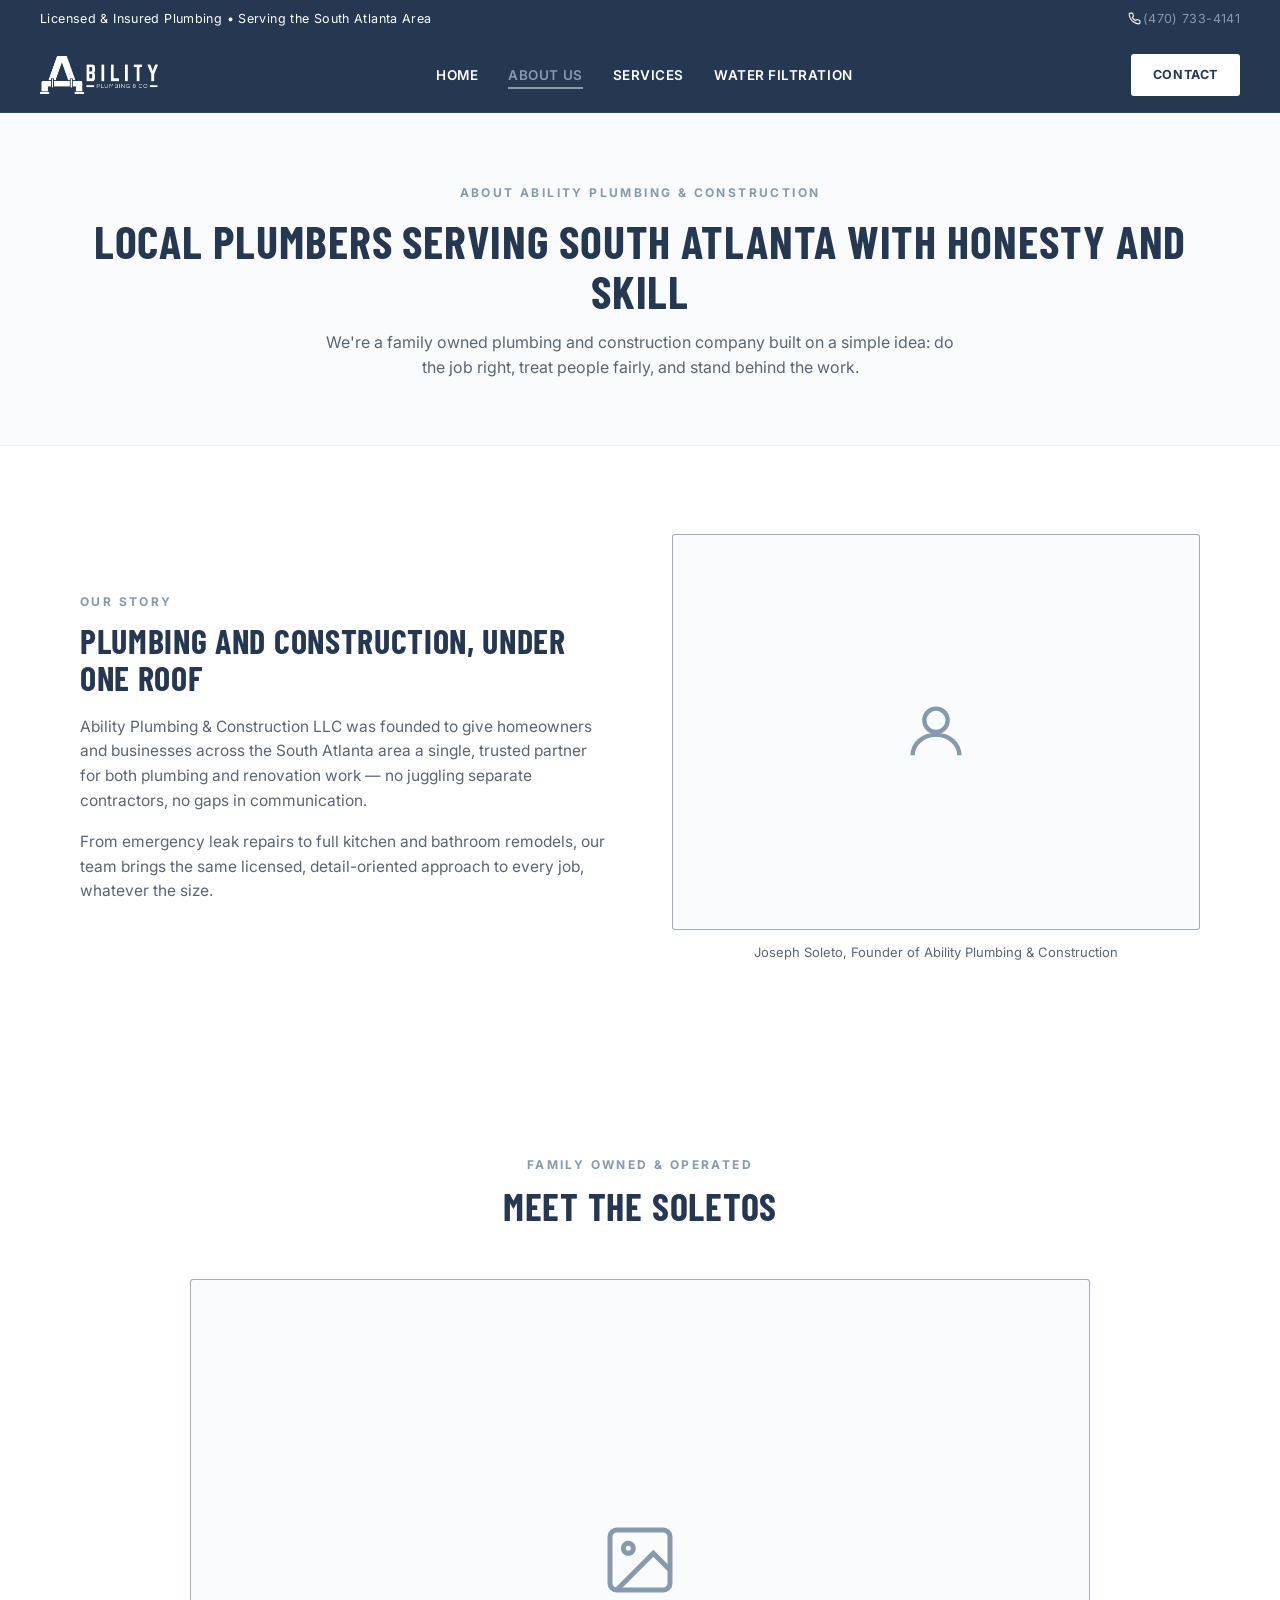
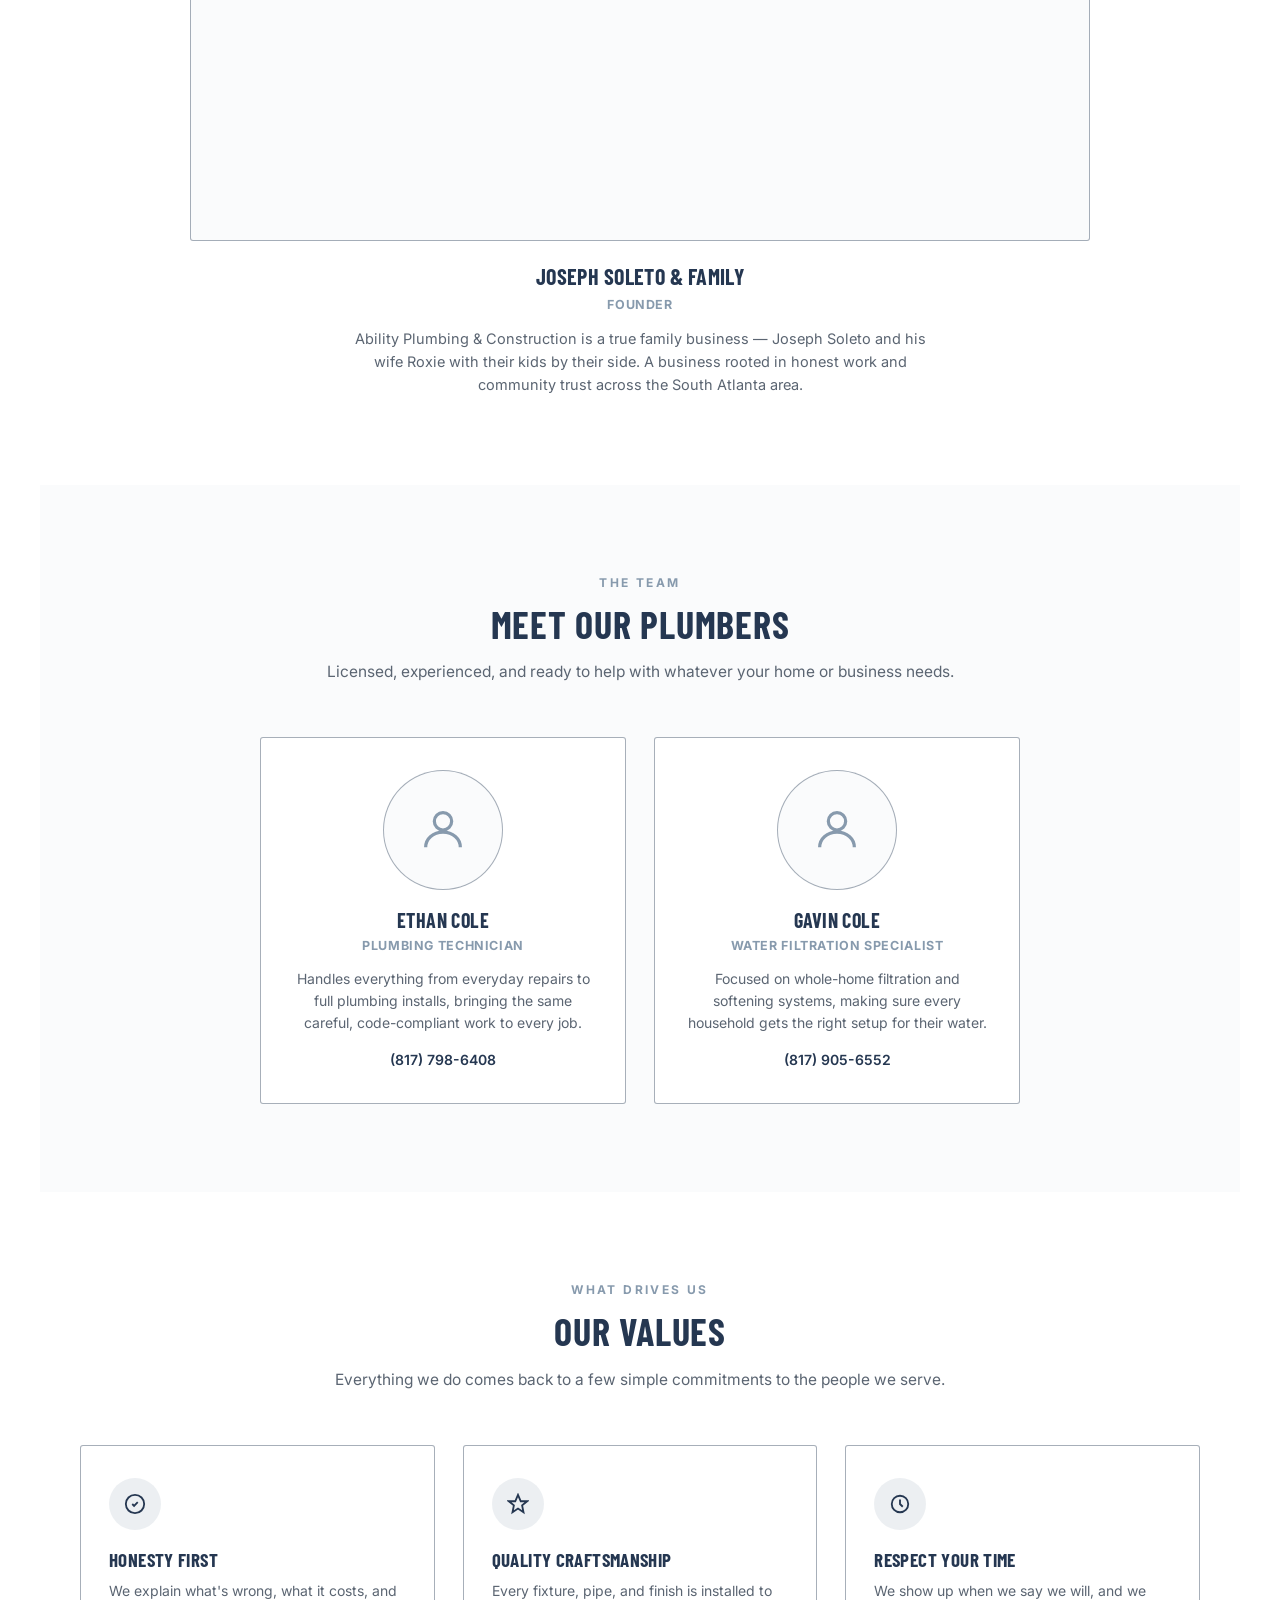
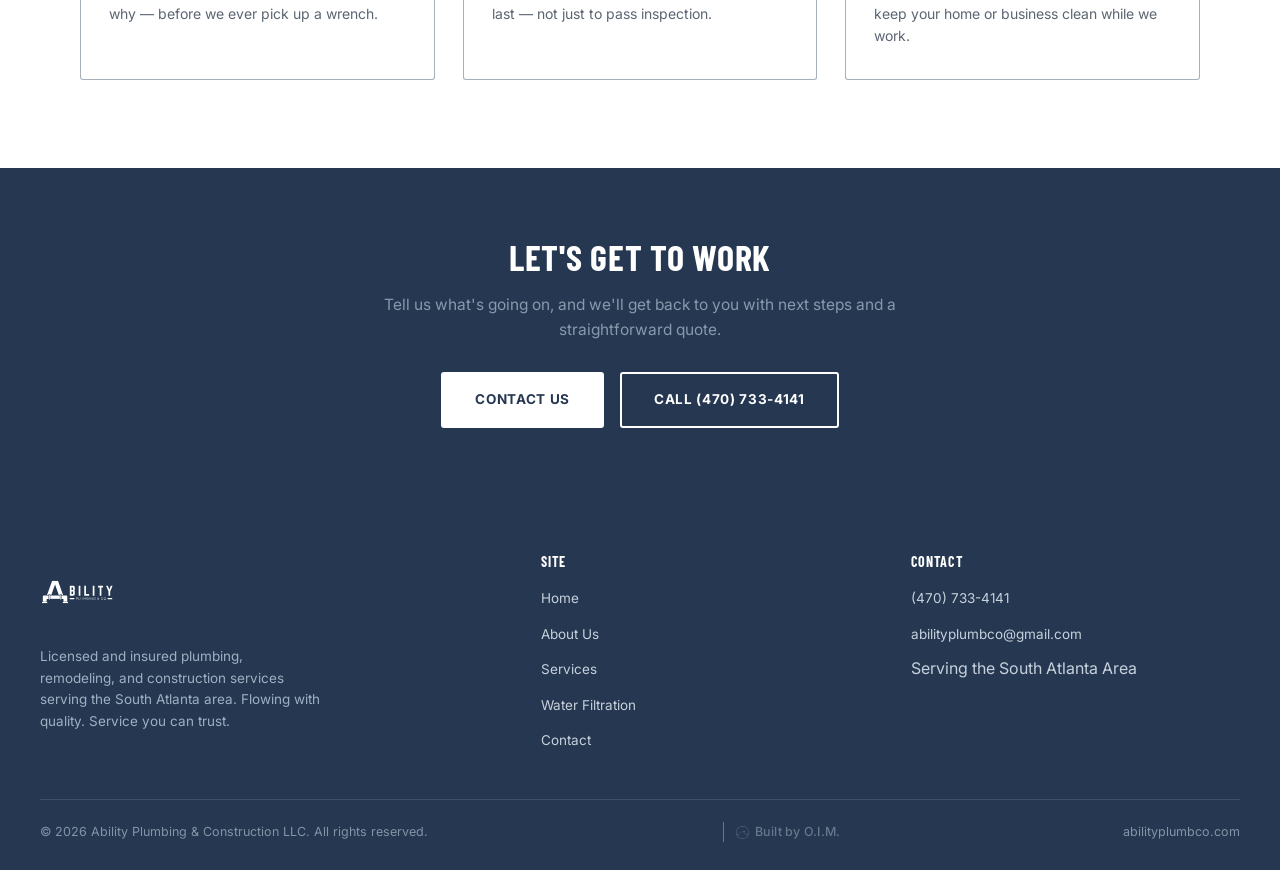
==== about/index.html @ 579ea1fb "yesp" ====
<!DOCTYPE html>
<html lang="en">
<head>
<meta charset="UTF-8">
<meta name="viewport" content="width=device-width, initial-scale=1">
<title>About Us | Ability Plumbing & Construction LLC</title>
<meta name="description" content="Family owned and operated, Ability Plumbing & Construction LLC serves the South Atlanta area with honest, dependable plumbing and construction work.">
<link rel="icon" type="image/svg+xml" href="../assets/favicon.svg">
<link rel="stylesheet" href="../assets/style.css">
</head>
<body>

<div class="topbar">
  <span>Licensed &amp; Insured Plumbing • Serving the South Atlanta Area</span>
  <span><svg width="13" height="13" viewBox="0 0 24 24" fill="none" stroke="currentColor" stroke-width="2" stroke-linecap="round" stroke-linejoin="round" style="vertical-align:-2px;margin-right:2px;"><path d="M22 16.92v3a2 2 0 0 1-2.18 2 19.79 19.79 0 0 1-8.63-3.07 19.5 19.5 0 0 1-6-6 19.79 19.79 0 0 1-3.07-8.67A2 2 0 0 1 4.11 2h3a2 2 0 0 1 2 1.72c.127.96.361 1.903.7 2.81a2 2 0 0 1-.45 2.11L8.09 9.91a16 16 0 0 0 6 6l1.27-1.27a2 2 0 0 1 2.11-.45c.907.339 1.85.573 2.81.7A2 2 0 0 1 22 16.92z"/></svg><a href="tel:4707334141">(470) 733-4141</a></span>
</div>

<nav>
  <div class="logo-wrap">
    <a href="../"><img src="../assets/logo-horizontal-white.png" alt="Ability Plumbing & Construction LLC"></a>
  </div>
  <ul class="navlinks">
    <li><a href="../">Home</a></li>
    <li><a href="../about/" class="active">About Us</a></li>
    <li><a href="../services/">Services</a></li>
    <li><a href="../water-filtration/">Water Filtration</a></li>
  </ul>
  <div class="header-actions-desktop">
    <a href="../contact/" class="nav-cta">Contact</a>
  </div>
  <button class="mobile-toggle" aria-label="Open menu"><span></span><span></span><span></span></button>
</nav>

<div class="mobile-menu">
  <button class="close-btn" aria-label="Close menu">&times;</button>
  <a href="../">Home</a>
  <a href="../about/">About Us</a>
  <a href="../services/">Services</a>
  <a href="../water-filtration/">Water Filtration</a>
  <a href="../contact/" class="nav-cta">Contact</a>
</div>

<section class="page-hero">
  <div class="eyebrow reveal">About Ability Plumbing &amp; Construction</div>
  <h1 class="reveal">Local Plumbers Serving South Atlanta With Honesty And Skill</h1>
  <p class="reveal">We're a family owned plumbing and construction company built on a simple idea: do the job right, treat people fairly, and stand behind the work.</p>
</section>

<section class="section">
  <div class="two-col">
    <div class="reveal">
      <div class="eyebrow" style="color:var(--steel);font-weight:700;letter-spacing:0.2em;font-size:12px;text-transform:uppercase;margin-bottom:12px;">Our Story</div>
      <h2>Plumbing And Construction, Under One Roof</h2>
      <p>Ability Plumbing &amp; Construction LLC was founded to give homeowners and businesses across the South Atlanta area a single, trusted partner for both plumbing and renovation work — no juggling separate contractors, no gaps in communication.</p>
      <p>From emergency leak repairs to full kitchen and bathroom remodels, our team brings the same licensed, detail-oriented approach to every job, whatever the size.</p>
    </div>
    <div class="reveal">
      <div class="visual-frame" style="flex-direction:column;">
        <svg width="70" height="70" viewBox="0 0 24 24" fill="none" stroke="#879aad" stroke-width="1.5">
          <circle cx="12" cy="8" r="4"/>
          <path d="M4 20c0-4 3.5-7 8-7s8 3 8 7"/>
        </svg>
      </div>
      <p style="text-align:center;font-size:13px;color:var(--gray-text);font-family:'Inter',sans-serif;margin-top:12px;">Joseph Soleto, Founder of Ability Plumbing &amp; Construction</p>
    </div>
  </div>
</section>

<section class="section">
  <div class="section-head reveal">
    <div class="eyebrow">Family Owned &amp; Operated</div>
    <h2>Meet The Soletos</h2>
  </div>
  <div class="reveal" style="max-width:900px;margin:0 auto;text-align:center;">
    <div style="width:100%;aspect-ratio:16/10;background:var(--off-white);border:1px solid var(--blue-line-strong);border-radius:var(--radius);display:flex;align-items:center;justify-content:center;margin-bottom:24px;overflow:hidden;">
      <svg width="80" height="80" viewBox="0 0 24 24" fill="none" stroke="#879aad" stroke-width="1.5">
        <rect x="3" y="3" width="18" height="18" rx="2"/>
        <circle cx="8.5" cy="8.5" r="1.5"/>
        <path d="M21 15l-5-5L5 21"/>
      </svg>
    </div>
    <h3 style="font-size:22px;margin-bottom:6px;">Joseph Soleto &amp; Family</h3>
    <div style="color:var(--steel);font-weight:700;font-size:12.5px;text-transform:uppercase;letter-spacing:0.05em;margin-bottom:12px;">Founder</div>
    <p style="color:var(--gray-text);font-size:14.5px;font-family:'Inter',sans-serif;max-width:600px;margin:0 auto;">Ability Plumbing &amp; Construction is a true family business — Joseph Soleto and his wife Roxie with their kids by their side. A business rooted in honest work and community trust across the South Atlanta area.</p>
  </div>
</section>

<section class="section section-alt">
  <div class="section-head reveal">
    <div class="eyebrow">The Team</div>
    <h2>Meet Our Plumbers</h2>
    <p>Licensed, experienced, and ready to help with whatever your home or business needs.</p>
  </div>
  <div class="value-grid team-grid reveal-stagger" style="max-width:760px;margin:0 auto;">
    <div class="value-card" style="text-align:center;">
      <div style="width:120px;height:120px;border-radius:50%;background:var(--off-white);border:1px solid var(--blue-line-strong);display:flex;align-items:center;justify-content:center;margin:0 auto 20px;overflow:hidden;">
        <svg width="52" height="52" viewBox="0 0 24 24" fill="none" stroke="#879aad" stroke-width="1.5">
          <circle cx="12" cy="8" r="4"/>
          <path d="M4 20c0-4 3.5-7 8-7s8 3 8 7"/>
        </svg>
      </div>
      <h3 style="font-size:20px;margin-bottom:4px;">Ethan Cole</h3>
      <div style="color:var(--steel);font-weight:700;font-size:12.5px;text-transform:uppercase;letter-spacing:0.05em;margin-bottom:12px;">Plumbing Technician</div>
      <p style="margin:0;">Handles everything from everyday repairs to full plumbing installs, bringing the same careful, code-compliant work to every job.</p>
      <p style="margin-top:14px;"><a href="tel:8177986408" style="color:var(--navy);font-weight:600;text-decoration:none;">(817) 798-6408</a></p>
    </div>
    <div class="value-card" style="text-align:center;">
      <div style="width:120px;height:120px;border-radius:50%;background:var(--off-white);border:1px solid var(--blue-line-strong);display:flex;align-items:center;justify-content:center;margin:0 auto 20px;overflow:hidden;">
        <svg width="52" height="52" viewBox="0 0 24 24" fill="none" stroke="#879aad" stroke-width="1.5">
          <circle cx="12" cy="8" r="4"/>
          <path d="M4 20c0-4 3.5-7 8-7s8 3 8 7"/>
        </svg>
      </div>
      <h3 style="font-size:20px;margin-bottom:4px;">Gavin Cole</h3>
      <div style="color:var(--steel);font-weight:700;font-size:12.5px;text-transform:uppercase;letter-spacing:0.05em;margin-bottom:12px;">Water Filtration Specialist</div>
      <p style="margin:0;">Focused on whole-home filtration and softening systems, making sure every household gets the right setup for their water.</p>
      <p style="margin-top:14px;"><a href="tel:8179056552" style="color:var(--navy);font-weight:600;text-decoration:none;">(817) 905-6552</a></p>
    </div>
  </div>
</section>

<section class="section">
  <div class="section-head reveal">
    <div class="eyebrow">What Drives Us</div>
    <h2>Our Values</h2>
    <p>Everything we do comes back to a few simple commitments to the people we serve.</p>
  </div>
  <div class="value-grid reveal-stagger">
    <div class="value-card">
      <div class="icon-circle">
        <svg width="22" height="22" viewBox="0 0 24 24" fill="none" stroke="currentColor" stroke-width="2"><path d="M9 12l2 2 4-4"/><circle cx="12" cy="12" r="10"/></svg>
      </div>
      <h3>Honesty First</h3>
      <p>We explain what's wrong, what it costs, and why — before we ever pick up a wrench.</p>
    </div>
    <div class="value-card">
      <div class="icon-circle">
        <svg width="22" height="22" viewBox="0 0 24 24" fill="none" stroke="currentColor" stroke-width="2"><path d="M12 2l3 7h7l-5.5 4.5L18 21l-6-4-6 4 1.5-7.5L2 9h7z"/></svg>
      </div>
      <h3>Quality Craftsmanship</h3>
      <p>Every fixture, pipe, and finish is installed to last — not just to pass inspection.</p>
    </div>
    <div class="value-card">
      <div class="icon-circle">
        <svg width="22" height="22" viewBox="0 0 24 24" fill="none" stroke="currentColor" stroke-width="2"><circle cx="12" cy="12" r="9"/><path d="M12 7v5l3 3"/></svg>
      </div>
      <h3>Respect Your Time</h3>
      <p>We show up when we say we will, and we keep your home or business clean while we work.</p>
    </div>
  </div>
</section>

<section class="cta-band">
  <div class="reveal">
    <h2>Let's Get To Work</h2>
    <p>Tell us what's going on, and we'll get back to you with next steps and a straightforward quote.</p>
    <div class="hero-ctas">
      <a href="../contact/" class="btn-primary">Contact Us</a>
      <a href="tel:4707334141" class="btn-secondary">Call (470) 733-4141</a>
    </div>
  </div>
</section>

<footer>
  <div class="footer-grid">
    <div class="footer-brand">
      <img src="../assets/logo-white.svg" alt="Ability Plumbing & Construction LLC">
      <p>Licensed and insured plumbing, remodeling, and construction services serving the South Atlanta area. Flowing with quality. Service you can trust.</p>
    </div>
    <div class="footer-col">
      <h4>Site</h4>
      <ul>
        <li><a href="../">Home</a></li>
        <li><a href="../about/">About Us</a></li>
        <li><a href="../services/">Services</a></li>
        <li><a href="../water-filtration/">Water Filtration</a></li>
        <li><a href="../contact/">Contact</a></li>
      </ul>
    </div>
    <div class="footer-col">
      <h4>Contact</h4>
      <ul>
        <li><a href="tel:4707334141">(470) 733-4141</a></li>
        <li><a href="mailto:abilityplumbco@gmail.com">abilityplumbco@gmail.com</a></li>
        <li>Serving the South Atlanta Area</li>
      </ul>
    </div>
  </div>
  <div class="footer-bottom">
    <span>© 2026 Ability Plumbing &amp; Construction LLC. All rights reserved.</span>
    <a href="https://ocean-in-motion.com" target="_blank" rel="noopener" class="oim-badge">
      <svg width="13" height="13" viewBox="0 0 872.13 874.16" style="flex-shrink:0;">
        <path fill="currentColor" stroke="currentColor" stroke-miterlimit="10" d="M462.05.65c.21.13.34.92.82,1.22,1.48.93,13.17.74,16.01.97,49.74,4.05,104.03,20.38,148.65,42.09,131.9,64.18,226.53,196.19,241.77,342.36.51,4.86-.54,11.97,2.29,15.67l.05,67.79c-3.03,3.83-1.85,10.65-2.34,15.57-7.99,80.85-44.32,163.35-95.38,226.04-73.51,90.26-181.68,147.55-297.79,158.42-11.72,1.1-23.54.39-35.24,1.45l-.29,1.3c-2.38-.24-5.29.33-7.58.04-.47-.06-1.99-1.63-4.57-1.87-11.8-1.07-24.42-.24-36.64-1.42-113.82-11.02-220.14-69.23-292.78-157.47C8.03,602.29-22.69,450.47,18.44,312.22,60.98,169.21,176.19,55.8,320.67,16.56c22.83-6.2,48.89-11.74,72.47-13.73,5.7-.48,13.91.88,18.32-2.34l50.58.15ZM572.34,375.98c-26.89,17-37.58,59.14-18.87,91.02,16.89,28.76,44.5,44.17,74.52,56.61,47.05,19.5,97.88,30.01,148.9,32.21,10.45.45,20.91.46,31.18-.03,3.05-.15,14.56.62,16.3-.21,1.66-.79,3.63-10.54,4.25-12.72,16.08-56.17,18.16-120.43,8-177.89-15.82-89.42-63.17-172.87-130.69-232.67-89.7-79.44-211.36-115.81-330.14-97.76C208.51,59.94,73.2,186.88,38.25,352.67c-3.57,16.96-7.27,38.98-8.04,56.15-1.66,37.2.39,75.34,8.04,111.67,1.37,6.51,2.95,13.2,4.66,19.64.76,2.86,2.11,9.08,3.35,11.32.66,1.2,1.7,2.43,2.97,2.99,3.5,1.57,10.33,3.11,14.27,4.07,28.65,7.01,60.84,7.19,86.46-8.85,30.24-18.93,59.59-46.95,87.3-69.97,50.91-42.3,100.73-90.27,163.45-114.4,55.64-21.41,120.32-26.62,179.48-28.68,12.08-.42,24.44.1,35.18,1.08,4.84.44,16.2,3.42,9.08,7.89,0,0-38.64,21.89-52.12,30.41ZM545.14,363.68c-.85-.83-11.1-.1-13.01.05-22.76,1.84-46.8,4.7-69.17,9.23-56.34,11.41-94.69,31.86-138.86,67.01-44.31,35.25-86.08,73.07-130.6,108.28-27.71,21.92-49.12,37.97-86.44,39.19-8.14.27-18.11.26-26.15-.49-7.65-.71-15.52-3.13-23.16-4.12-.86.86,1.85,7.46,2.39,8.84,18.87,48.13,52.56,95.83,88.39,132.15,59.72,60.54,140.85,101.7,225.39,114.83,22.29,3.46,47.85,5.32,70.11,4.14,16.42-.87,31.68-.95,48.1-3.25,130.17-18.21,242.5-98.03,303.91-213.29,7.34-13.78,13.4-28.09,19.42-42.49l-.47-3.23-.93-.45c-20.95-.15-42.02.57-62.78-1.41-58.13-5.55-131.43-23.26-179.57-57.02-50.11-35.14-77.97-105.99-28.85-154.53l2.28-3.45Z"/>
      </svg>
      Built by O.I.M.
    </a>
    <span>abilityplumbco.com</span>
  </div>
</footer>

<script src="../assets/main.js"></script>
</body>
</html>
---- assets/style.css ----
@import url('https://fonts.googleapis.com/css2?family=Barlow+Condensed:wght@600;700;800&family=Inter:wght@400;500;600;700&display=swap');

:root{
  --navy:#253751;
  --navy-soft: rgba(37,55,81,0.9);
  --steel:#879aad;
  --steel-soft: rgba(135,154,173,0.16);
  --white:#ffffff;
  --off-white:#fafbfc;
  --black:#1c232c;
  --gray-text:#5b6572;
  --blue-line: rgba(37,55,81,0.16);
  --blue-line-strong: rgba(37,55,81,0.4);
  --radius: 3px;
  --shadow-soft: 0 4px 24px rgba(37,55,81,0.07);
  --shadow-card: 0 2px 14px rgba(37,55,81,0.06);
}

*{box-sizing:border-box;}
html{scroll-behavior:smooth;}
body{
  margin:0;
  font-family:'Inter',Arial,sans-serif;
  color:var(--black);
  background:var(--white);
  line-height:1.6;
  -webkit-font-smoothing:antialiased;
}

h1,h2,h3,h4,.display{
  font-family:'Barlow Condensed', Arial, sans-serif;
  text-transform:uppercase;
  letter-spacing:0.02em;
  color:var(--navy);
  line-height:1.08;
  margin:0;
}

a{color:inherit;}
img{max-width:100%;display:block;}

/* ================= TOP BAR ================= */
.topbar{
  background:var(--navy);
  color:var(--white);
  font-size:12.5px;
  padding:9px 40px;
  display:flex;
  justify-content:space-between;
  letter-spacing:0.03em;
  flex-wrap:wrap;
  gap:6px;
}
.topbar a{color:var(--steel);text-decoration:none;}
.topbar a:hover{color:var(--white);}

/* ================= NAV ================= */
nav{
  display:flex;
  align-items:center;
  justify-content:space-between;
  padding:16px 40px;
  background:var(--navy);
  border-bottom:1px solid rgba(255,255,255,0.08);
  position:sticky;
  top:0;
  z-index:100;
  transition: box-shadow .3s ease;
}
nav.scrolled{ box-shadow: 0 2px 16px rgba(0,0,0,0.18); }
.logo-wrap{display:flex;align-items:center;gap:12px;}
.logo-wrap img{height:38px;width:auto;transition:transform .3s ease;}
.navlinks{display:flex;gap:30px;list-style:none;margin:0;padding:0;}
.navlinks a{
  color:var(--white);
  text-decoration:none;
  font-weight:600;
  font-size:13.5px;
  letter-spacing:0.04em;
  text-transform:uppercase;
  position:relative;
  padding-bottom:4px;
  transition:color .2s ease;
}
.navlinks a::after{
  content:'';
  position:absolute;left:0;bottom:-2px;
  width:0;height:2px;background:var(--steel);
  transition:width .25s cubic-bezier(.4,0,.2,1);
}
.navlinks a:hover::after, .navlinks a.active::after{width:100%;}
.navlinks a.active{color:var(--steel);}
.nav-cta{
  background:var(--white);
  color:var(--navy)!important;
  padding:11px 22px;
  border-radius:var(--radius);
  font-weight:700;
  font-size:12.5px;
  letter-spacing:0.05em;
  text-transform:uppercase;
  text-decoration:none;
  transition: background .2s ease, transform .2s ease;
  display:inline-block;
}
.nav-cta:hover{background:var(--steel);color:var(--white)!important;transform:translateY(-1px);}

.mobile-toggle{display:none;background:none;border:none;cursor:pointer;padding:4px;}
.mobile-toggle span{display:block;width:24px;height:2px;background:var(--white);margin:5px 0;}
.mobile-menu{display:none;}

/* ================= BUTTONS ================= */
.btn-primary{
  background:var(--navy);
  color:var(--white);
  padding:15px 32px;
  text-decoration:none;
  font-weight:700;
  font-size:13.5px;
  letter-spacing:0.05em;
  text-transform:uppercase;
  border-radius:var(--radius);
  display:inline-block;
  transition: background .25s ease, transform .25s ease, box-shadow .25s ease;
  border:2px solid var(--navy);
}
.btn-primary:hover{background:#1a2740;border-color:#1a2740;transform:translateY(-2px);box-shadow:0 8px 20px rgba(37,55,81,0.2);}
.btn-secondary{
  background:transparent;
  color:var(--navy);
  padding:15px 32px;
  text-decoration:none;
  font-weight:700;
  font-size:13.5px;
  letter-spacing:0.05em;
  text-transform:uppercase;
  border:2px solid var(--navy);
  border-radius:var(--radius);
  display:inline-block;
  transition: background .25s ease, color .25s ease, transform .25s ease;
}
.btn-secondary:hover{background:var(--navy);color:var(--white);transform:translateY(-2px);}

/* ================= PAGE HERO (interior pages) ================= */
.page-hero{
  position:relative;
  overflow:hidden;
  background:var(--off-white);
  padding:70px 40px 64px;
  text-align:center;
  border-bottom:1px solid #eef1f4;
}
.page-hero .eyebrow{color:var(--steel);font-weight:700;letter-spacing:0.2em;font-size:12px;text-transform:uppercase;margin-bottom:14px;}
.page-hero h1{font-size:46px;margin-bottom:14px;}
.page-hero p{max-width:640px;margin:0 auto;color:var(--gray-text);font-size:16px;}

/* ================= WATER HERO (filtration page) ================= */
.water-hero{
  position:relative;
  overflow:hidden;
  background:linear-gradient(180deg, #0f1826 0%, #172436 100%);
  min-height:420px;
  display:flex;
  align-items:center;
  justify-content:center;
  text-align:center;
  padding:80px 40px;
}
.water-hero-photo{
  position:absolute;
  inset:0;
  background-size:cover;
  background-position:center;
  z-index:0;
}
.water-hero-scrim{
  position:absolute;
  inset:0;
  background:none;
  z-index:1;
}
.water-waves{
  position:absolute;
  inset:0;
  width:100%;
  height:100%;
  z-index:2;
}
.wave{transform-origin:center;}
.wave-back{ animation: waveDriftBack 9s ease-in-out infinite; }
.wave-mid{ animation: waveDriftMid 6.5s ease-in-out infinite; }
.wave-front{ animation: waveDriftFront 5s ease-in-out infinite; }
@keyframes waveDriftBack{
  0%,100%{ transform: translateX(0) translateY(0) scaleY(1); }
  50%{ transform: translateX(-4%) translateY(-14px) scaleY(1.04); }
}
@keyframes waveDriftMid{
  0%,100%{ transform: translateX(0) translateY(0) scaleY(1); }
  50%{ transform: translateX(4%) translateY(16px) scaleY(0.97); }
}
@keyframes waveDriftFront{
  0%,100%{ transform: translateX(0) translateY(0); }
  50%{ transform: translateX(-3%) translateY(10px); }
}
.water-hero-content{position:relative;z-index:3;max-width:680px;}
.water-hero-content .eyebrow{color:var(--steel);font-weight:700;letter-spacing:0.2em;font-size:12px;text-transform:uppercase;margin-bottom:14px;}
.water-hero-content h1{font-size:46px;margin-bottom:14px;color:var(--white);text-shadow:0 2px 20px rgba(0,0,0,0.3);}
.water-hero-content p{max-width:600px;margin:0 auto;color:#e2e8ee;font-size:16px;text-shadow:0 1px 10px rgba(0,0,0,0.25);}
@media (prefers-reduced-motion: reduce){
  .wave{ animation:none!important; }
}
@media (max-width:767px){
  .water-hero{min-height:360px;padding:56px 20px;}
  .water-hero-content h1{font-size:32px;}
}

/* ================= MAIN HERO (home) ================= */
.hero{
  position:relative;
  overflow:hidden;
  background:var(--white);
  padding:90px 40px 100px;
  text-align:center;
  border-bottom:6px solid var(--navy);
  min-height:620px;
  display:flex;
  align-items:center;
  justify-content:center;
  aspect-ratio:1400/640;
}
@media (max-width:900px){
  .hero{ aspect-ratio:auto; min-height:520px; }
}
.blueprint-grid{
  position:absolute;
  inset:0;
  background-image:
    linear-gradient(var(--blue-line) 1px, transparent 1px),
    linear-gradient(90deg, var(--blue-line) 1px, transparent 1px);
  background-size: 42px 42px;
  opacity:0.85;
  z-index:0;
  mask-image: radial-gradient(ellipse 550px 380px at center, transparent 0%, transparent 45%, black 90%);
  -webkit-mask-image: radial-gradient(ellipse 550px 380px at center, transparent 0%, transparent 45%, black 90%);
}
.blueprint-schematic{
  position:absolute;
  inset:0;
  width:100%;
  height:100%;
  object-fit:cover;
  z-index:1;
  opacity:0.9;
  mask-image: radial-gradient(ellipse 520px 420px at center 56%, transparent 0%, transparent 60%, black 100%);
  -webkit-mask-image: radial-gradient(ellipse 520px 420px at center 56%, transparent 0%, transparent 60%, black 100%);
}
.hero-content{position:relative;z-index:2;max-width:820px;margin:0 auto;}
.hero-logo{
  max-width:480px;
  width:74%;
  height:auto;
  margin:0 auto 4px;
  display:block;
  filter:drop-shadow(0 4px 16px rgba(37,55,81,0.1));
}
.slogan{
  font-size:15.5px;
  color:var(--gray-text);
  font-weight:600;
  margin:8px 0 38px;
  font-family:'Inter',sans-serif;
  text-transform:uppercase;
  letter-spacing:0.12em;
}
.slogan strong{color:var(--navy);font-weight:700;}
.hero-ctas{display:flex;gap:16px;justify-content:center;flex-wrap:wrap;}
@media (max-width:480px){
  .hero-ctas{flex-direction:column;align-items:stretch;}
  .hero-ctas a{text-align:center;}
}

/* pipe tube rendering */
.pipe-body{fill:none;stroke:var(--navy);}
.pipe-outer{stroke-width:10;stroke-linecap:square;opacity:0.9;}
.pipe-inner{stroke:#ffffff;stroke-width:4.5;stroke-linecap:square;}
.pipe-shine{stroke:var(--steel);stroke-width:1.4;stroke-opacity:0.6;}
.flange{fill:#ffffff;stroke:var(--navy);stroke-width:2.6;opacity:0.9;}
.flange-bolt{fill:var(--navy);opacity:0.9;}

.pipe-divider{position:relative;height:56px;background:var(--white);}
.pipe-divider svg{width:100%;height:100%;display:block;}

/* ================= TRUST BAR ================= */
.trustbar{
  background:var(--navy);
  color:var(--white);
  display:flex;
  justify-content:center;
  gap:56px;
  padding:20px 20px;
  flex-wrap:wrap;
  font-size:13.5px;
  font-weight:600;
  letter-spacing:0.03em;
}
.trustbar span{color:var(--steel);margin-right:8px;}

/* ================= SECTIONS ================= */
.section{padding:88px 40px;max-width:1200px;margin:0 auto;}
.section-tight{padding:56px 40px;max-width:1200px;margin:0 auto;}
.section-alt{background:var(--off-white);}
.section-head{text-align:center;max-width:660px;margin:0 auto 52px;}
.section-head.left{text-align:left;margin:0 0 40px;}
.section-head .eyebrow{color:var(--steel);font-weight:700;letter-spacing:0.2em;font-size:12px;text-transform:uppercase;margin-bottom:12px;}
.section-head h2{font-size:38px;margin:0 0 14px;}
.section-head p{color:var(--gray-text);font-size:15.5px;}

/* Services grid */
.services-grid{
  display:grid;
  grid-template-columns:repeat(4,1fr);
  gap:1px;
  background:var(--blue-line-strong);
  border:1px solid var(--blue-line-strong);
  border-radius: var(--radius);
  overflow:hidden;
}
.service-card{
  background:var(--white);
  padding:36px 26px;
  position:relative;
  transition: background .25s ease;
}
.service-card:hover{background:var(--off-white);}
.service-card .icon{
  width:44px;height:44px;
  border:2px solid var(--navy);
  border-radius:50%;
  display:flex;align-items:center;justify-content:center;
  margin-bottom:20px;
  color:var(--navy);
  font-weight:800;
  font-family:'Barlow Condensed',sans-serif;
  font-size:17px;
}
.service-card h3{font-size:19px;margin:0 0 10px;}
.service-card p{font-size:13.5px;color:var(--gray-text);line-height:1.55;margin:0 0 16px;font-family:'Inter',sans-serif;}
.service-card a{font-size:12.5px;font-weight:700;color:var(--navy);text-decoration:none;letter-spacing:0.03em;text-transform:uppercase;}
.service-card a:hover{color:var(--steel);}

/* Two column layout */
.two-col{
  display:grid;
  grid-template-columns: 1fr 1fr;
  gap:64px;
  align-items:center;
}
.two-col-reverse{
  display:grid;
  grid-template-columns: 1fr 1fr;
  gap:64px;
  align-items:center;
}
.two-col-reverse > *:first-child{ order:2; }
.two-col-reverse > *:last-child{ order:1; }
@media (max-width:900px){
  .two-col-reverse > *:first-child{ order:1; }
  .two-col-reverse > *:last-child{ order:2; }
}
.two-col h2{font-size:34px;margin-bottom:18px;}
.two-col p{color:var(--gray-text);font-size:15.5px;margin-bottom:16px;}
.two-col .visual-frame{
  background:var(--off-white);
  border:1px solid var(--blue-line-strong);
  border-radius:var(--radius);
  aspect-ratio:4/3;
  position:relative;
  overflow:hidden;
  display:flex;
  align-items:center;
  justify-content:center;
}

/* Checklist */
.checklist{list-style:none;margin:20px 0;padding:0;}
.checklist li{
  display:flex;
  align-items:flex-start;
  gap:12px;
  margin-bottom:12px;
  font-size:15px;
  color:var(--black);
}
.checklist li::before{
  content:'✓';
  color:var(--white);
  background:var(--navy);
  width:20px;height:20px;
  border-radius:50%;
  display:flex;align-items:center;justify-content:center;
  font-size:11px;
  font-weight:700;
  flex-shrink:0;
  margin-top:2px;
}

/* Stat strip */
.stats-strip{
  display:grid;
  grid-template-columns:repeat(4,1fr);
  gap:1px;
  background:var(--blue-line-strong);
  border:1px solid var(--blue-line-strong);
  border-radius:var(--radius);
  overflow:hidden;
}
.stat-box{
  background:var(--white);
  padding:32px 20px;
  text-align:center;
}
.stat-box .num{
  font-family:'Barlow Condensed',sans-serif;
  font-size:42px;
  font-weight:800;
  color:var(--navy);
  display:block;
}
.stat-box .label{
  font-size:12.5px;
  color:var(--gray-text);
  text-transform:uppercase;
  letter-spacing:0.06em;
  font-weight:600;
}

/* Value / process cards */
.value-grid{
  display:grid;
  grid-template-columns:repeat(3,1fr);
  gap:28px;
}
.team-grid{
  grid-template-columns:repeat(2,1fr);
}
@media (max-width:600px){
  .team-grid{ grid-template-columns:1fr; }
}
.value-card{
  padding:32px 28px;
  border:1px solid var(--blue-line-strong);
  border-radius:var(--radius);
  background:var(--white);
  transition: transform .25s ease, box-shadow .25s ease;
}
.value-card:hover{transform:translateY(-4px);box-shadow:var(--shadow-soft);}
.value-card .icon-circle{
  width:52px;height:52px;
  border-radius:50%;
  background:var(--steel-soft);
  display:flex;align-items:center;justify-content:center;
  margin-bottom:20px;
  color:var(--navy);
}
.value-card h3{font-size:19px;margin-bottom:10px;}
.value-card p{font-size:14px;color:var(--gray-text);font-family:'Inter',sans-serif;margin:0;}

/* Process steps */
.process-list{counter-reset:step;}
.process-step{
  display:flex;
  gap:24px;
  padding:28px 0;
  border-bottom:1px solid var(--blue-line-strong);
}
.process-step:last-child{border-bottom:none;}
.process-step .step-num{
  font-family:'Barlow Condensed',sans-serif;
  font-size:32px;
  font-weight:800;
  color:var(--steel);
  min-width:56px;
}
.process-step h3{font-size:19px;margin-bottom:8px;}
.process-step p{font-size:14.5px;color:var(--gray-text);margin:0;font-family:'Inter',sans-serif;}

/* CTA band */
.cta-band{
  background:var(--navy);
  color:var(--white);
  text-align:center;
  padding:70px 40px;
  position:relative;
  overflow:hidden;
}
.cta-band h2{color:var(--white);font-size:36px;margin-bottom:14px;}
.cta-band p{color:var(--steel);font-size:15.5px;margin-bottom:30px;max-width:520px;margin-left:auto;margin-right:auto;}
.cta-band .btn-primary{background:var(--white);color:var(--navy);border-color:var(--white);}
.cta-band .btn-primary:hover{background:var(--steel);border-color:var(--steel);color:var(--white);}
.cta-band .btn-secondary{border-color:var(--white);color:var(--white);}
.cta-band .btn-secondary:hover{background:var(--white);color:var(--navy);}

/* Testimonial */
.testimonial{
  background:var(--off-white);
  border-left:4px solid var(--navy);
  padding:32px 36px;
  border-radius:var(--radius);
  max-width:720px;
  margin:0 auto;
}
.testimonial p{font-size:17px;font-style:italic;color:var(--black);margin:0 0 14px;font-family:'Inter',sans-serif;}
.testimonial .who{font-size:13px;font-weight:700;color:var(--navy);text-transform:uppercase;letter-spacing:0.04em;font-style:normal;}

/* Form */
.form-card{
  background:var(--off-white);
  border:1px solid var(--blue-line-strong);
  border-radius:var(--radius);
  padding:44px;
}
.form-row{margin-bottom:20px;}
.form-row label{
  display:block;
  font-size:12.5px;
  font-weight:700;
  color:var(--navy);
  text-transform:uppercase;
  letter-spacing:0.05em;
  margin-bottom:8px;
}
.form-row input, .form-row select, .form-row textarea{
  width:100%;
  padding:13px 14px;
  border:1px solid #d7dde3;
  border-radius:var(--radius);
  font-family:'Inter',sans-serif;
  font-size:14.5px;
  color:var(--black);
  background:var(--white);
  transition:border-color .2s ease, box-shadow .2s ease;
}
.form-row input:focus, .form-row select:focus, .form-row textarea:focus{
  outline:none;
  border-color:var(--navy);
  box-shadow:0 0 0 3px rgba(37,55,81,0.1);
}
.form-row textarea{resize:vertical;min-height:120px;}
.form-two{display:grid;grid-template-columns:1fr 1fr;gap:20px;}

/* Info cards (contact page) */
.contact-info-grid{
  display:grid;
  grid-template-columns:repeat(3,1fr);
  gap:24px;
  margin-bottom:56px;
}
.info-card{
  text-align:center;
  padding:30px 20px;
  border:1px solid var(--blue-line-strong);
  border-radius:var(--radius);
}
.info-card .icon-circle{
  width:48px;height:48px;
  border-radius:50%;
  background:var(--steel-soft);
  display:flex;align-items:center;justify-content:center;
  margin:0 auto 16px;
  color:var(--navy);
}
.info-card h3{font-size:16px;margin-bottom:8px;}
.info-card p{font-size:14px;color:var(--gray-text);margin:0;font-family:'Inter',sans-serif;}
.info-card a{color:var(--navy);text-decoration:none;font-weight:600;}
.info-card a:hover{color:var(--steel);}

/* Thank you page */
.thankyou-wrap{
  text-align:center;
  padding:120px 40px 140px;
  max-width:600px;
  margin:0 auto;
}
.thankyou-icon{
  width:84px;height:84px;
  border-radius:50%;
  background:var(--steel-soft);
  display:flex;align-items:center;justify-content:center;
  margin:0 auto 30px;
}
.thankyou-wrap h1{font-size:40px;margin-bottom:16px;}
.thankyou-wrap p{color:var(--gray-text);font-size:16px;margin-bottom:36px;}

/* ================= FOOTER ================= */
footer{
  background:var(--navy);
  color:#c7d1dc;
  padding:56px 40px 28px;
}
.footer-grid{
  max-width:1200px;
  margin:0 auto;
  display:grid;
  grid-template-columns:1.4fr 1fr 1fr;
  gap:40px;
  padding-bottom:36px;
  border-bottom:1px solid rgba(255,255,255,0.12);
}
.footer-brand img{height:76px;margin-bottom:16px;}
.footer-brand p{font-size:13.5px;color:#9fb0c2;max-width:280px;}
.footer-col h4{color:var(--white);font-size:14px;letter-spacing:0.05em;margin-bottom:16px;}
.footer-col ul{list-style:none;margin:0;padding:0;}
.footer-col li{margin-bottom:10px;}
.footer-col a{color:#c7d1dc;text-decoration:none;font-size:13.5px;transition:color .2s ease;}
.footer-col a:hover{color:var(--white);}
.footer-bottom{
  max-width:1200px;
  margin:0 auto;
  padding-top:22px;
  display:flex;
  justify-content:space-between;
  font-size:12.5px;
  color:#8394a6;
  flex-wrap:wrap;
  gap:10px;
}
.oim-badge{
  display:inline-flex;
  align-items:center;
  gap:6px;
  vertical-align:middle;
  font-size:12.5px;
  font-weight:500;
  letter-spacing:.02em;
  color:inherit;
  text-decoration:none;
  opacity:.7;
  margin-left:12px;
  padding-left:12px;
  border-left:1px solid currentColor;
  transition:opacity .2s ease;
}
.oim-badge:hover{opacity:1;}

/* ================= SCROLL REVEAL ================= */
.reveal{
  opacity:0;
  transform: translateY(28px);
  transition: opacity .7s cubic-bezier(.2,.6,.2,1), transform .7s cubic-bezier(.2,.6,.2,1);
}
.reveal.is-visible{
  opacity:1;
  transform:translateY(0);
}
.reveal-stagger.is-visible > *{
  animation: fadeUp .6s cubic-bezier(.2,.6,.2,1) both;
}
.reveal-stagger.is-visible > *:nth-child(1){animation-delay:.02s;}
.reveal-stagger.is-visible > *:nth-child(2){animation-delay:.1s;}
.reveal-stagger.is-visible > *:nth-child(3){animation-delay:.18s;}
.reveal-stagger.is-visible > *:nth-child(4){animation-delay:.26s;}
.reveal-stagger.is-visible > *:nth-child(5){animation-delay:.34s;}
@keyframes fadeUp{
  from{opacity:0;transform:translateY(22px);}
  to{opacity:1;transform:translateY(0);}
}

@media (prefers-reduced-motion: reduce){
  .reveal, .reveal-stagger > *{opacity:1!important;transform:none!important;animation:none!important;transition:none!important;}
  html{scroll-behavior:auto;}
}

/* ================= RESPONSIVE ================= */
@media (max-width: 900px){
  .two-col{grid-template-columns:1fr;gap:36px;}
  .services-grid{grid-template-columns:repeat(2,1fr);}
  .value-grid{grid-template-columns:1fr;}
  .stats-strip{grid-template-columns:repeat(2,1fr);}
  .contact-info-grid{grid-template-columns:1fr;}
  .footer-grid{grid-template-columns:1fr;gap:28px;}
  .form-two{grid-template-columns:1fr;}
}

@media (max-width: 767px){
  .navlinks, .header-actions-desktop{display:none;}
  .mobile-toggle{display:block;}
  nav{padding:14px 20px;}
  .logo-wrap img{height:30px;}
  .topbar{padding:8px 20px;font-size:11.5px;flex-direction:column;text-align:center;}
  .hero{padding:60px 20px 70px;min-height:auto;}
  .hero-logo{width:90%;max-width:340px;}
  .page-hero{padding:50px 20px 44px;}
  .page-hero h1{font-size:32px;}
  .section, .section-tight{padding:56px 20px;}
  .services-grid{grid-template-columns:1fr;}
  .section-head h2{font-size:28px;}
  .two-col h2{font-size:26px;}
  .cta-band{padding:50px 20px;}
  .cta-band h2{font-size:28px;}

  .mobile-menu{
    display:none;
    position:fixed;
    inset:0;
    background:var(--white);
    z-index:200;
    padding:24px;
    flex-direction:column;
  }
  .mobile-menu.open{display:flex;}
  .mobile-menu .close-btn{align-self:flex-end;background:none;border:none;font-size:28px;color:var(--navy);cursor:pointer;}
  .mobile-menu a{
    color:var(--navy);
    text-decoration:none;
    font-size:22px;
    font-weight:700;
    text-transform:uppercase;
    padding:16px 0;
    border-bottom:1px solid #eef1f4;
  }
  .mobile-menu .nav-cta{margin-top:20px;text-align:center;}
  .footer-bottom{justify-content:center;text-align:center;}
  .footer-grid{text-align:center;}
  .footer-brand img{margin-left:auto;margin-right:auto;}
  .footer-brand p{margin-left:auto;margin-right:auto;}
  .footer-col ul{display:inline-block;text-align:center;}
  .contact-info-grid{grid-template-columns:1fr;}
  .form-card{padding:28px 20px;}
  .team-grid{grid-template-columns:1fr;}
  .value-grid{grid-template-columns:1fr;}
  .stats-strip{grid-template-columns:repeat(2,1fr);}
  .process-step{flex-direction:column;gap:8px;}
  .process-step .step-num{min-width:auto;}
  .water-hero-content h1{font-size:30px;}
  .thankyou-wrap{padding:70px 20px 90px;}
  .thankyou-wrap h1{font-size:30px;}
}
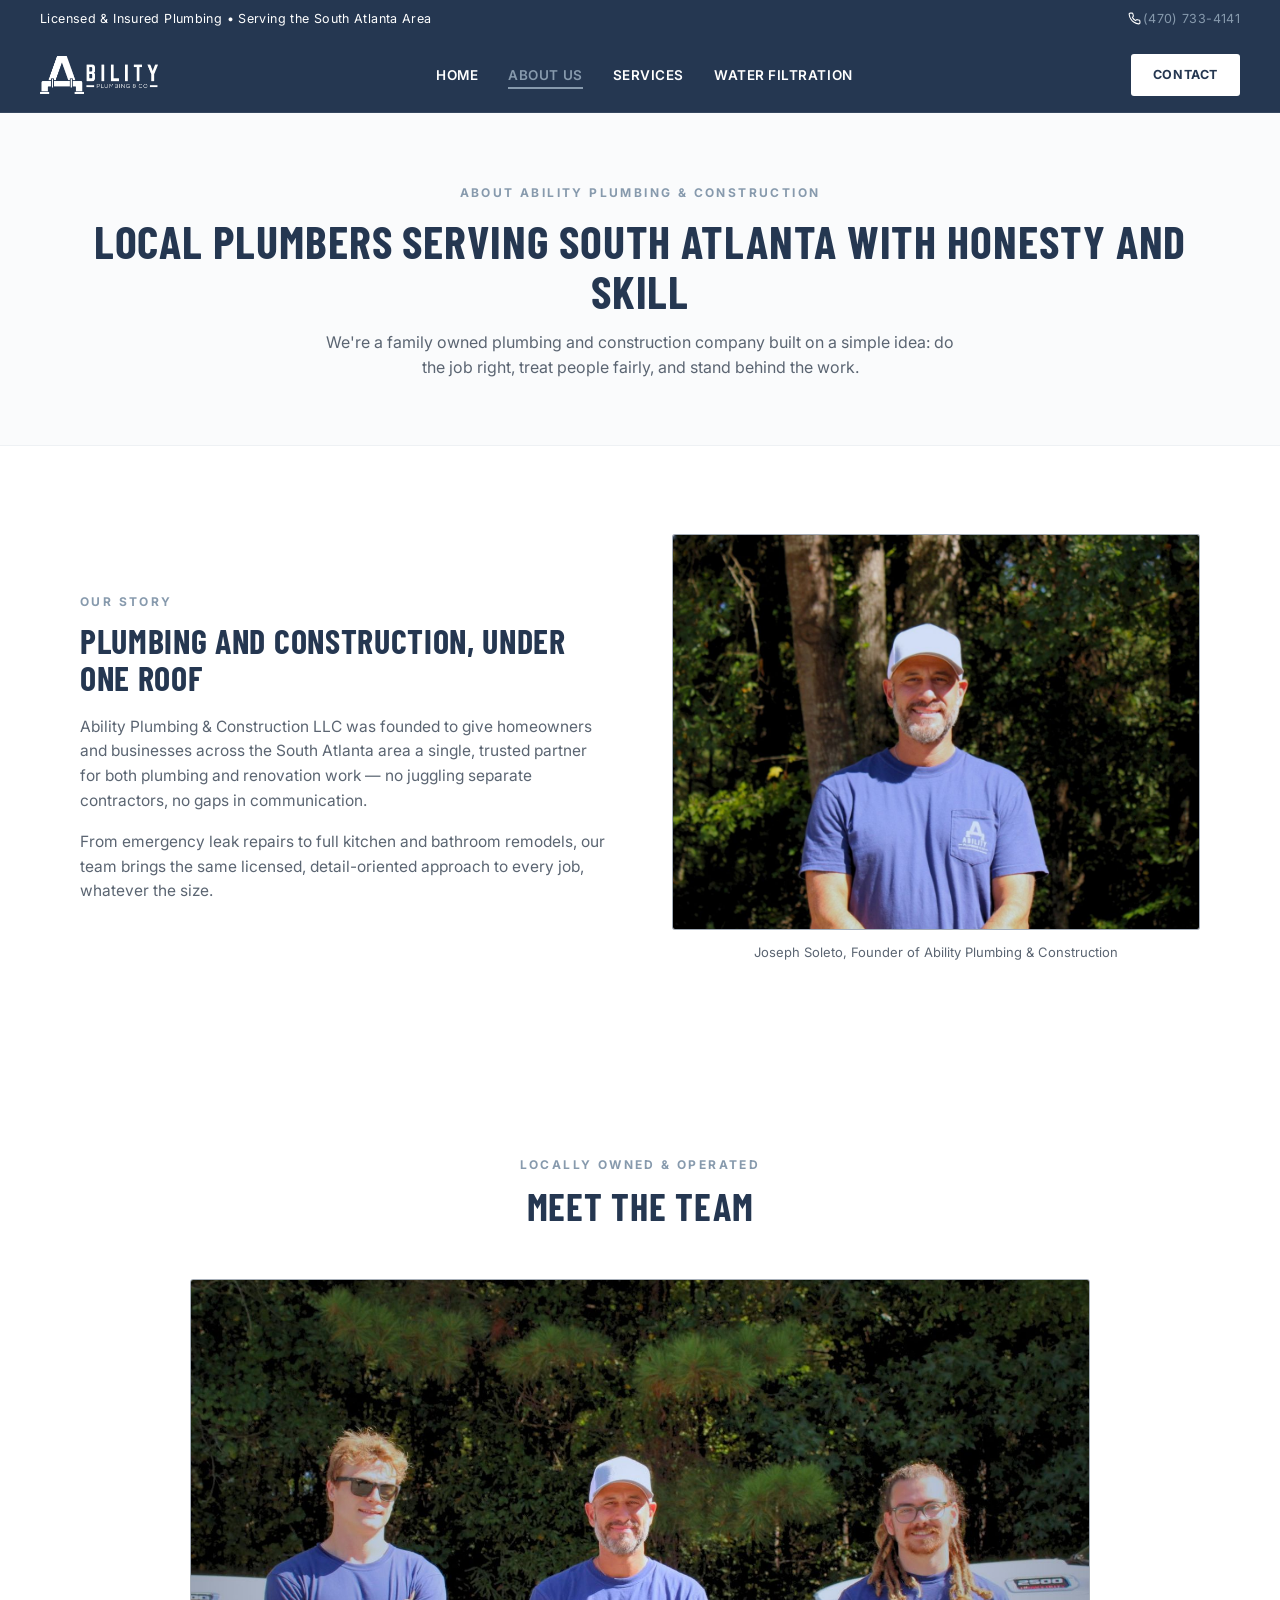
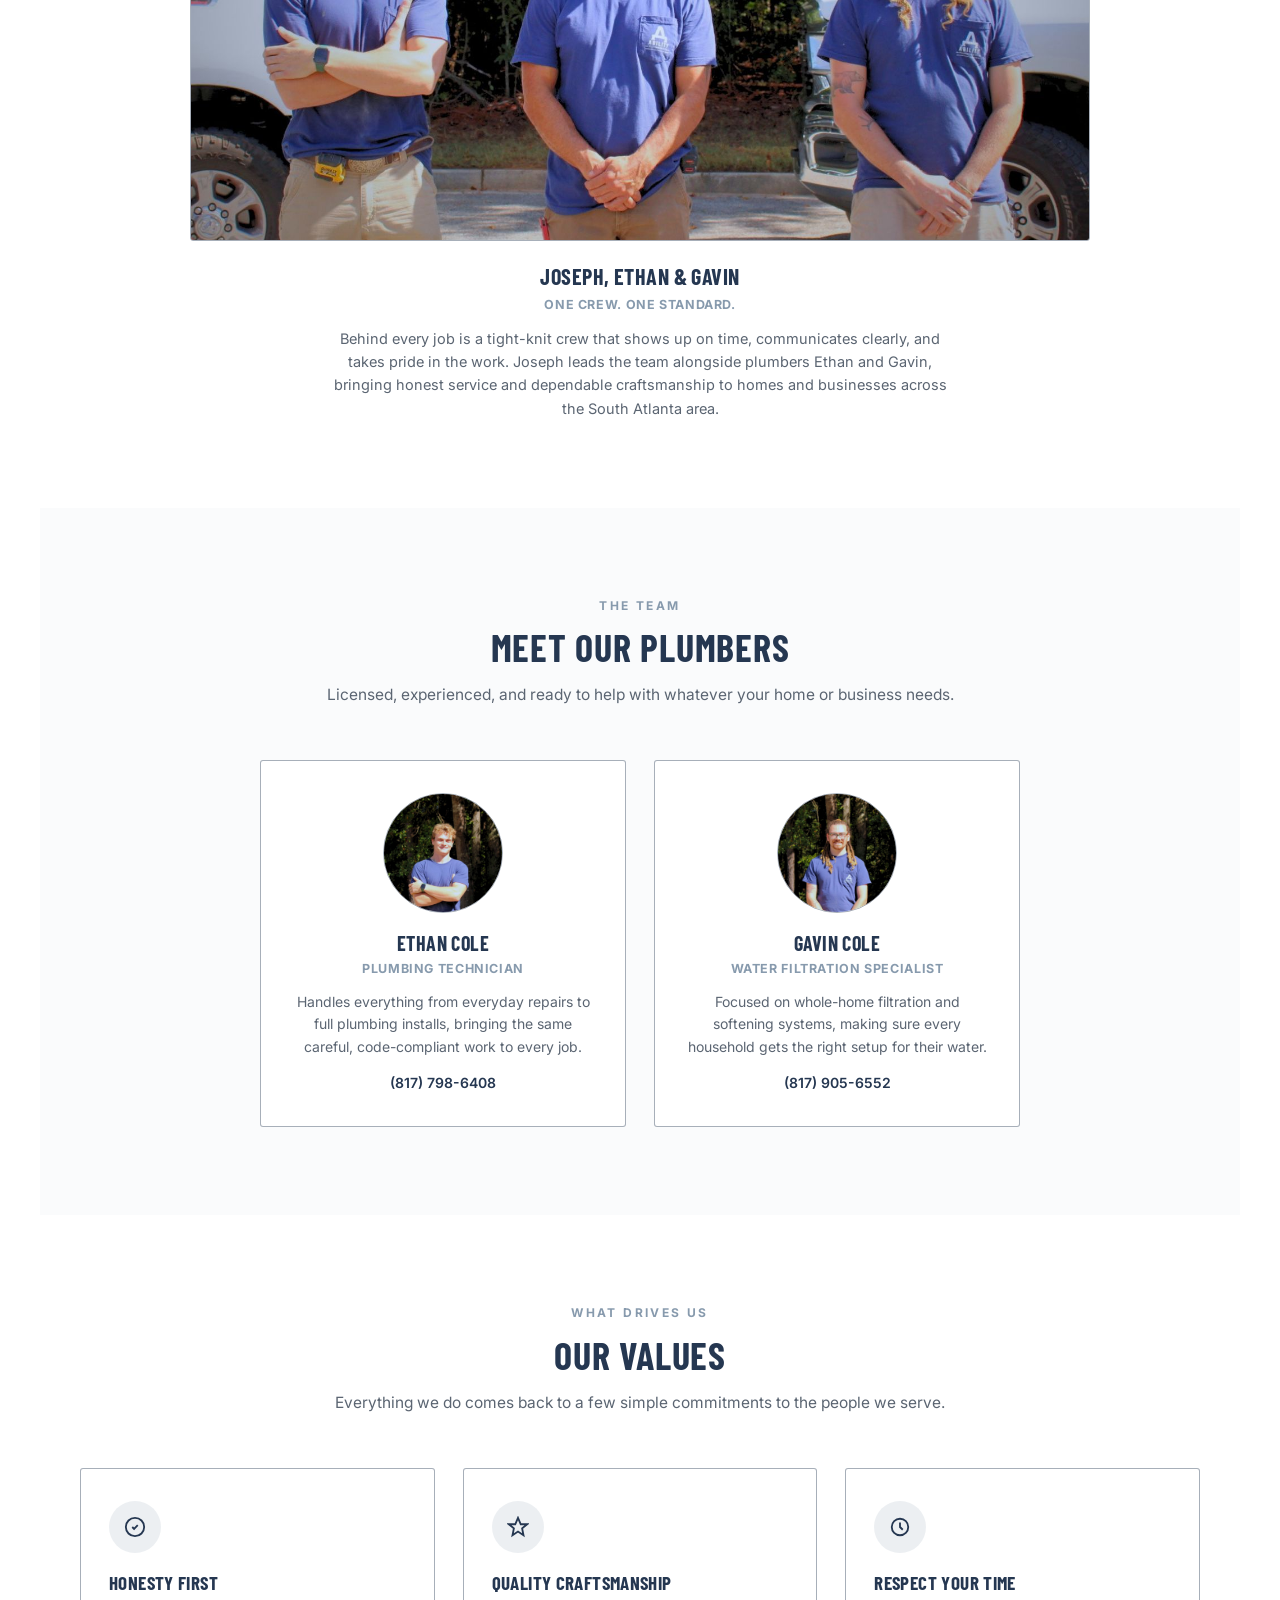
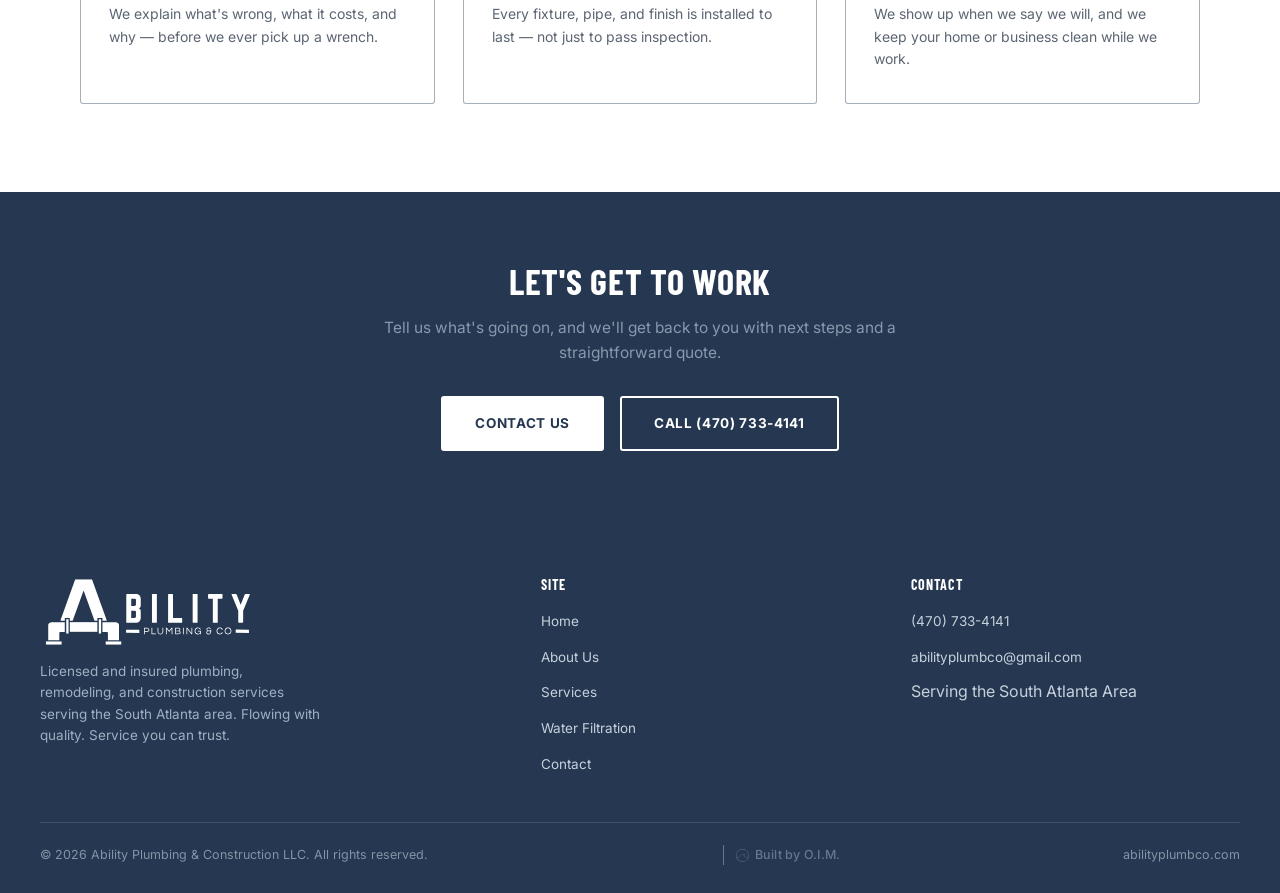
==== commit bde83df6: "deploy" ====
--- a/about/index.html
+++ b/about/index.html
@@ -55,12 +55,7 @@
       <p>From emergency leak repairs to full kitchen and bathroom remodels, our team brings the same licensed, detail-oriented approach to every job, whatever the size.</p>
     </div>
     <div class="reveal">
-      <div class="visual-frame" style="flex-direction:column;">
-        <svg width="70" height="70" viewBox="0 0 24 24" fill="none" stroke="#879aad" stroke-width="1.5">
-          <circle cx="12" cy="8" r="4"/>
-          <path d="M4 20c0-4 3.5-7 8-7s8 3 8 7"/>
-        </svg>
-      </div>
+      <div class="visual-frame" style="padding:0;"><img src="../assets/joseph-soleto.jpg" alt="Joseph Soleto, Founder of Ability Plumbing &amp; Construction" style="width:100%;height:100%;object-fit:cover;object-position:center 30%;display:block;" loading="lazy"></div>
       <p style="text-align:center;font-size:13px;color:var(--gray-text);font-family:'Inter',sans-serif;margin-top:12px;">Joseph Soleto, Founder of Ability Plumbing &amp; Construction</p>
     </div>
   </div>
@@ -68,20 +63,16 @@
 
 <section class="section">
   <div class="section-head reveal">
-    <div class="eyebrow">Family Owned &amp; Operated</div>
-    <h2>Meet The Soletos</h2>
+    <div class="eyebrow">Locally Owned &amp; Operated</div>
+    <h2>Meet The Team</h2>
   </div>
   <div class="reveal" style="max-width:900px;margin:0 auto;text-align:center;">
-    <div style="width:100%;aspect-ratio:16/10;background:var(--off-white);border:1px solid var(--blue-line-strong);border-radius:var(--radius);display:flex;align-items:center;justify-content:center;margin-bottom:24px;overflow:hidden;">
-      <svg width="80" height="80" viewBox="0 0 24 24" fill="none" stroke="#879aad" stroke-width="1.5">
-        <rect x="3" y="3" width="18" height="18" rx="2"/>
-        <circle cx="8.5" cy="8.5" r="1.5"/>
-        <path d="M21 15l-5-5L5 21"/>
-      </svg>
+    <div style="width:100%;aspect-ratio:16/10;border:1px solid var(--blue-line-strong);border-radius:var(--radius);margin-bottom:24px;overflow:hidden;">
+      <img src="../assets/team-photo.jpg" alt="Joseph Soleto with plumbers Ethan Cole and Gavin Cole" style="width:100%;height:100%;object-fit:cover;object-position:center 35%;display:block;" loading="lazy">
     </div>
-    <h3 style="font-size:22px;margin-bottom:6px;">Joseph Soleto &amp; Family</h3>
-    <div style="color:var(--steel);font-weight:700;font-size:12.5px;text-transform:uppercase;letter-spacing:0.05em;margin-bottom:12px;">Founder</div>
-    <p style="color:var(--gray-text);font-size:14.5px;font-family:'Inter',sans-serif;max-width:600px;margin:0 auto;">Ability Plumbing &amp; Construction is a true family business — Joseph Soleto and his wife Roxie with their kids by their side. A business rooted in honest work and community trust across the South Atlanta area.</p>
+    <h3 style="font-size:22px;margin-bottom:6px;">Joseph, Ethan &amp; Gavin</h3>
+    <div style="color:var(--steel);font-weight:700;font-size:12.5px;text-transform:uppercase;letter-spacing:0.05em;margin-bottom:12px;">One Crew. One Standard.</div>
+    <p style="color:var(--gray-text);font-size:14.5px;font-family:'Inter',sans-serif;max-width:620px;margin:0 auto;">Behind every job is a tight-knit crew that shows up on time, communicates clearly, and takes pride in the work. Joseph leads the team alongside plumbers Ethan and Gavin, bringing honest service and dependable craftsmanship to homes and businesses across the South Atlanta area.</p>
   </div>
 </section>
 
@@ -93,24 +84,14 @@
   </div>
   <div class="value-grid team-grid reveal-stagger" style="max-width:760px;margin:0 auto;">
     <div class="value-card" style="text-align:center;">
-      <div style="width:120px;height:120px;border-radius:50%;background:var(--off-white);border:1px solid var(--blue-line-strong);display:flex;align-items:center;justify-content:center;margin:0 auto 20px;overflow:hidden;">
-        <svg width="52" height="52" viewBox="0 0 24 24" fill="none" stroke="#879aad" stroke-width="1.5">
-          <circle cx="12" cy="8" r="4"/>
-          <path d="M4 20c0-4 3.5-7 8-7s8 3 8 7"/>
-        </svg>
-      </div>
+      <div style="width:120px;height:120px;border-radius:50%;border:1px solid var(--blue-line-strong);margin:0 auto 20px;overflow:hidden;"><img src="../assets/ethan-cole.jpg" alt="Ethan Cole" style="width:100%;height:100%;object-fit:cover;object-position:center 25%;display:block;" loading="lazy"></div>
       <h3 style="font-size:20px;margin-bottom:4px;">Ethan Cole</h3>
       <div style="color:var(--steel);font-weight:700;font-size:12.5px;text-transform:uppercase;letter-spacing:0.05em;margin-bottom:12px;">Plumbing Technician</div>
       <p style="margin:0;">Handles everything from everyday repairs to full plumbing installs, bringing the same careful, code-compliant work to every job.</p>
       <p style="margin-top:14px;"><a href="tel:8177986408" style="color:var(--navy);font-weight:600;text-decoration:none;">(817) 798-6408</a></p>
     </div>
     <div class="value-card" style="text-align:center;">
-      <div style="width:120px;height:120px;border-radius:50%;background:var(--off-white);border:1px solid var(--blue-line-strong);display:flex;align-items:center;justify-content:center;margin:0 auto 20px;overflow:hidden;">
-        <svg width="52" height="52" viewBox="0 0 24 24" fill="none" stroke="#879aad" stroke-width="1.5">
-          <circle cx="12" cy="8" r="4"/>
-          <path d="M4 20c0-4 3.5-7 8-7s8 3 8 7"/>
-        </svg>
-      </div>
+      <div style="width:120px;height:120px;border-radius:50%;border:1px solid var(--blue-line-strong);margin:0 auto 20px;overflow:hidden;"><img src="../assets/gavin-cole.jpg" alt="Gavin Cole" style="width:100%;height:100%;object-fit:cover;object-position:center 25%;display:block;" loading="lazy"></div>
       <h3 style="font-size:20px;margin-bottom:4px;">Gavin Cole</h3>
       <div style="color:var(--steel);font-weight:700;font-size:12.5px;text-transform:uppercase;letter-spacing:0.05em;margin-bottom:12px;">Water Filtration Specialist</div>
       <p style="margin:0;">Focused on whole-home filtration and softening systems, making sure every household gets the right setup for their water.</p>
@@ -164,7 +145,7 @@
 <footer>
   <div class="footer-grid">
     <div class="footer-brand">
-      <img src="../assets/logo-white.svg" alt="Ability Plumbing & Construction LLC">
+      <div class="logo-crop"><img src="../assets/logo-white.svg" alt="Ability Plumbing & Construction LLC"></div>
       <p>Licensed and insured plumbing, remodeling, and construction services serving the South Atlanta area. Flowing with quality. Service you can trust.</p>
     </div>
     <div class="footer-col">
--- a/assets/style.css
+++ b/assets/style.css
@@ -208,6 +208,7 @@
 .water-hero-content p{max-width:600px;margin:0 auto;color:#e2e8ee;font-size:16px;text-shadow:0 1px 10px rgba(0,0,0,0.25);}
 @media (prefers-reduced-motion: reduce){
   .wave{ animation:none!important; }
+  .carousel-slide{ transition:none!important; }
 }
 @media (max-width:767px){
   .water-hero{min-height:360px;padding:56px 20px;}
@@ -369,7 +370,8 @@
 }
 .two-col h2{font-size:34px;margin-bottom:18px;}
 .two-col p{color:var(--gray-text);font-size:15.5px;margin-bottom:16px;}
-.two-col .visual-frame{
+.two-col .visual-frame,
+.two-col-reverse .visual-frame{
   background:var(--off-white);
   border:1px solid var(--blue-line-strong);
   border-radius:var(--radius);
@@ -379,6 +381,19 @@
   display:flex;
   align-items:center;
   justify-content:center;
+}
+.image-carousel .carousel-slide{
+  position:absolute;
+  inset:0;
+  width:100%;
+  height:100%;
+  object-fit:cover;
+  display:block;
+  opacity:0;
+  transition: opacity 1.2s ease;
+}
+.image-carousel .carousel-slide.is-active{
+  opacity:1;
 }
 
 /* Checklist */
@@ -606,7 +621,23 @@
   padding-bottom:36px;
   border-bottom:1px solid rgba(255,255,255,0.12);
 }
-.footer-brand img{height:76px;margin-bottom:16px;}
+.footer-brand{margin-bottom:0;}
+.footer-brand .logo-crop{
+  width:220px;
+  max-width:100%;
+  height:70px;
+  overflow:hidden;
+  position:relative;
+  margin-bottom:12px;
+}
+.footer-brand .logo-crop img{
+  position:absolute;
+  top:50%;
+  left:0;
+  width:100%;
+  height:auto;
+  transform:translateY(-50%);
+}
 .footer-brand p{font-size:13.5px;color:#9fb0c2;max-width:280px;}
 .footer-col h4{color:var(--white);font-size:14px;letter-spacing:0.05em;margin-bottom:16px;}
 .footer-col ul{list-style:none;margin:0;padding:0;}
@@ -721,7 +752,7 @@
   .mobile-menu .nav-cta{margin-top:20px;text-align:center;}
   .footer-bottom{justify-content:center;text-align:center;}
   .footer-grid{text-align:center;}
-  .footer-brand img{margin-left:auto;margin-right:auto;}
+  .footer-brand .logo-crop{margin-left:auto;margin-right:auto;}
   .footer-brand p{margin-left:auto;margin-right:auto;}
   .footer-col ul{display:inline-block;text-align:center;}
   .contact-info-grid{grid-template-columns:1fr;}
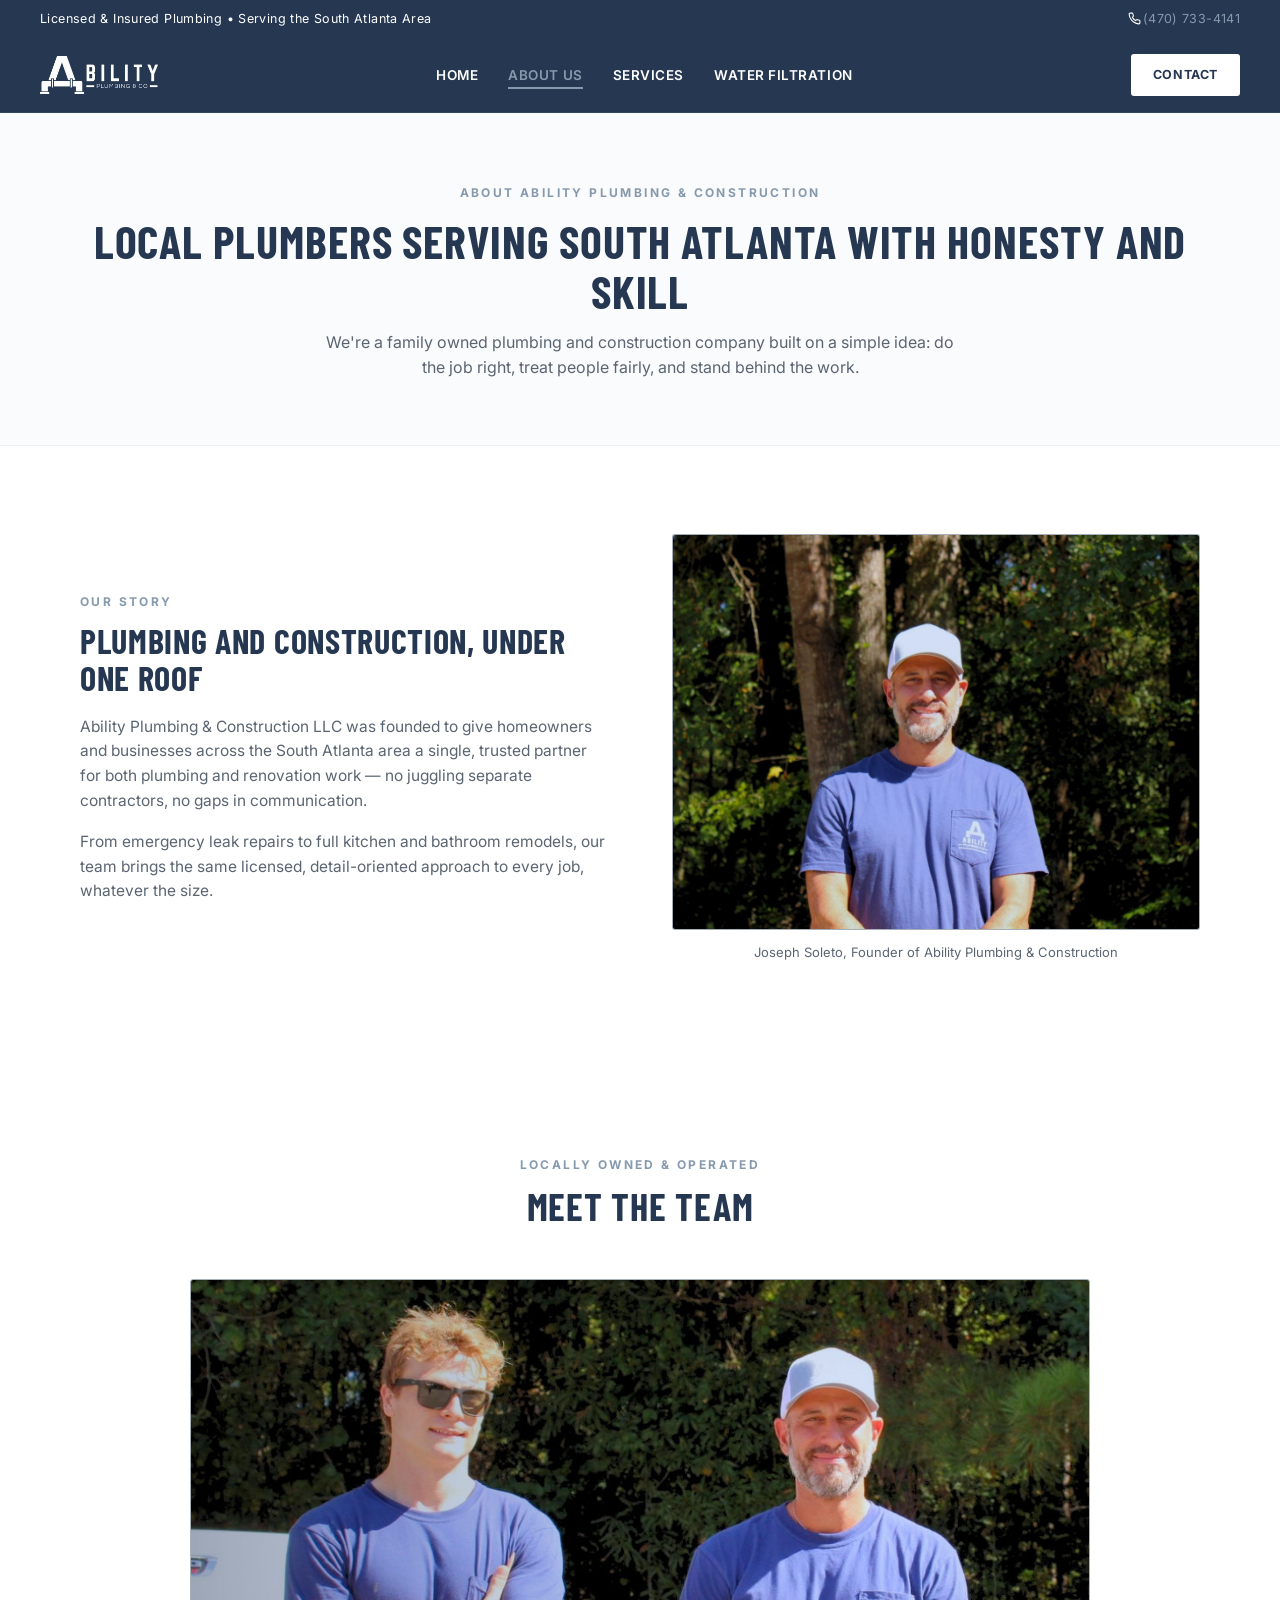
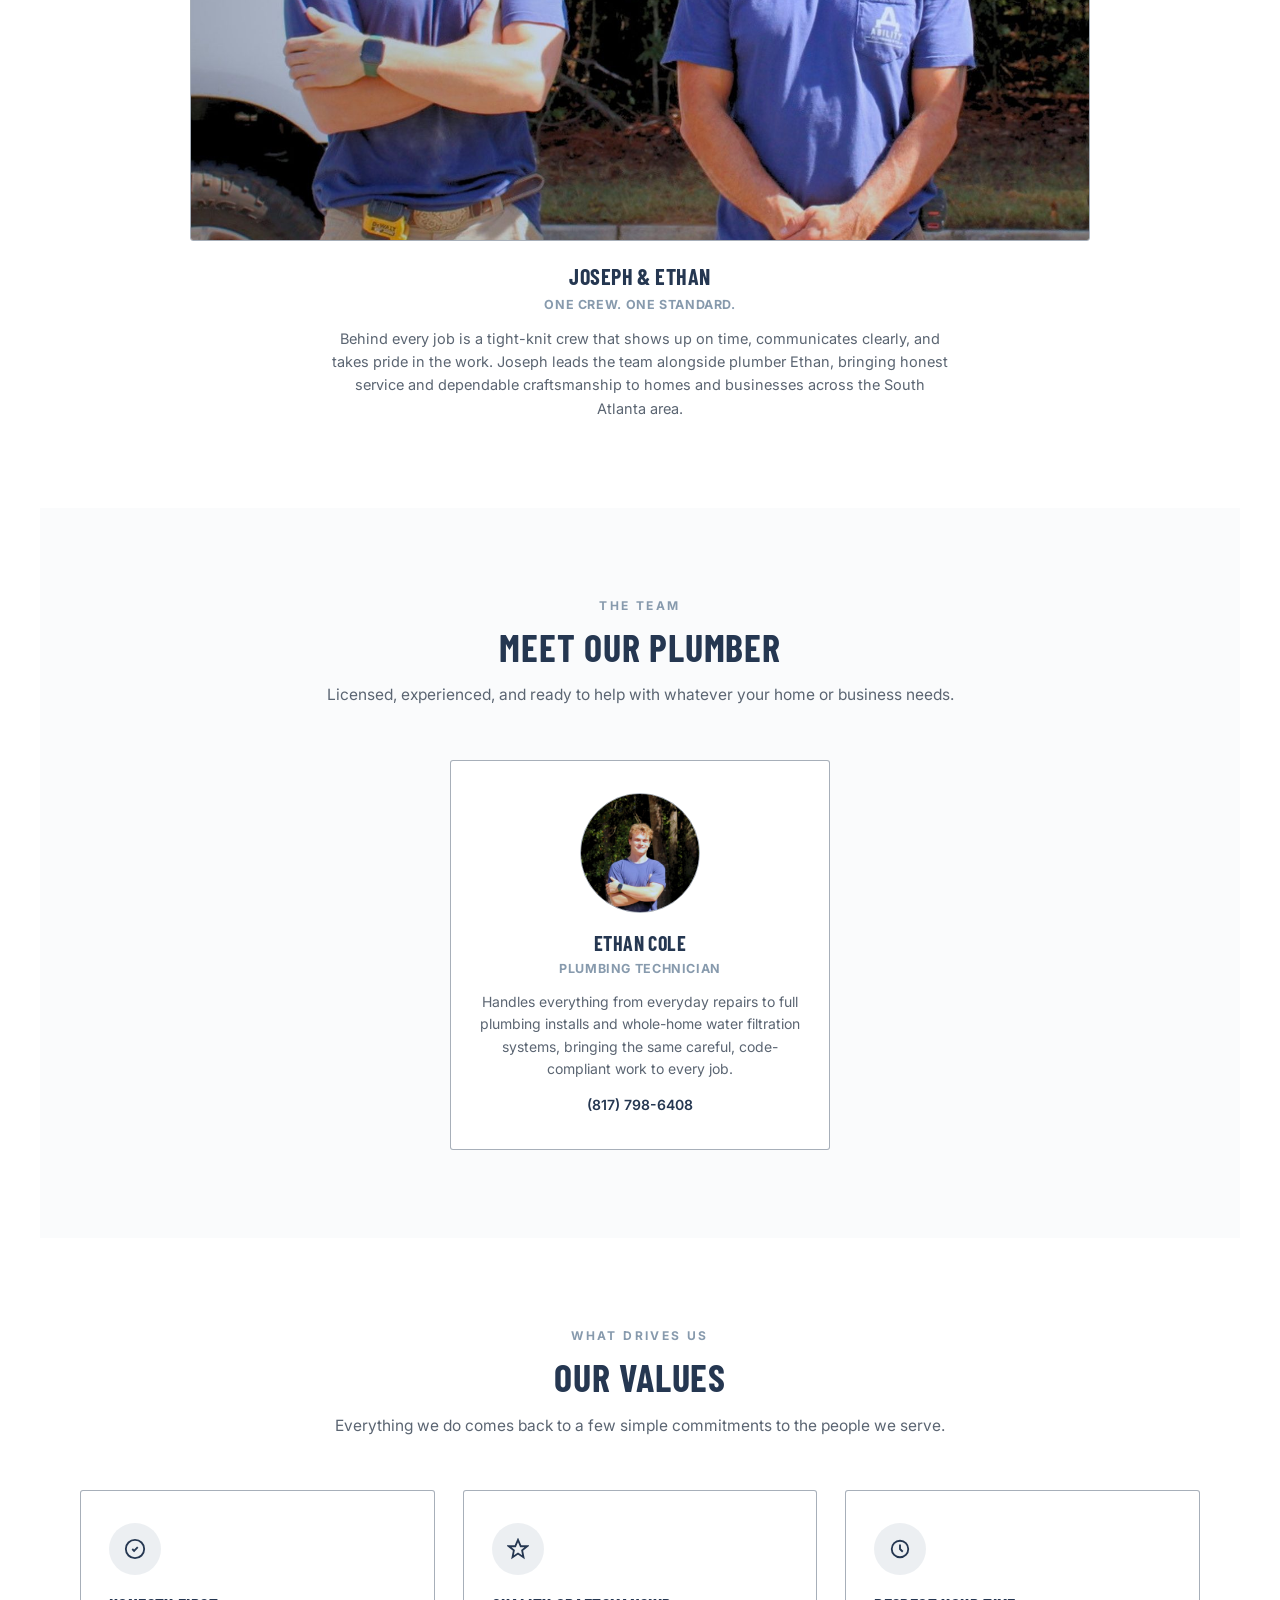
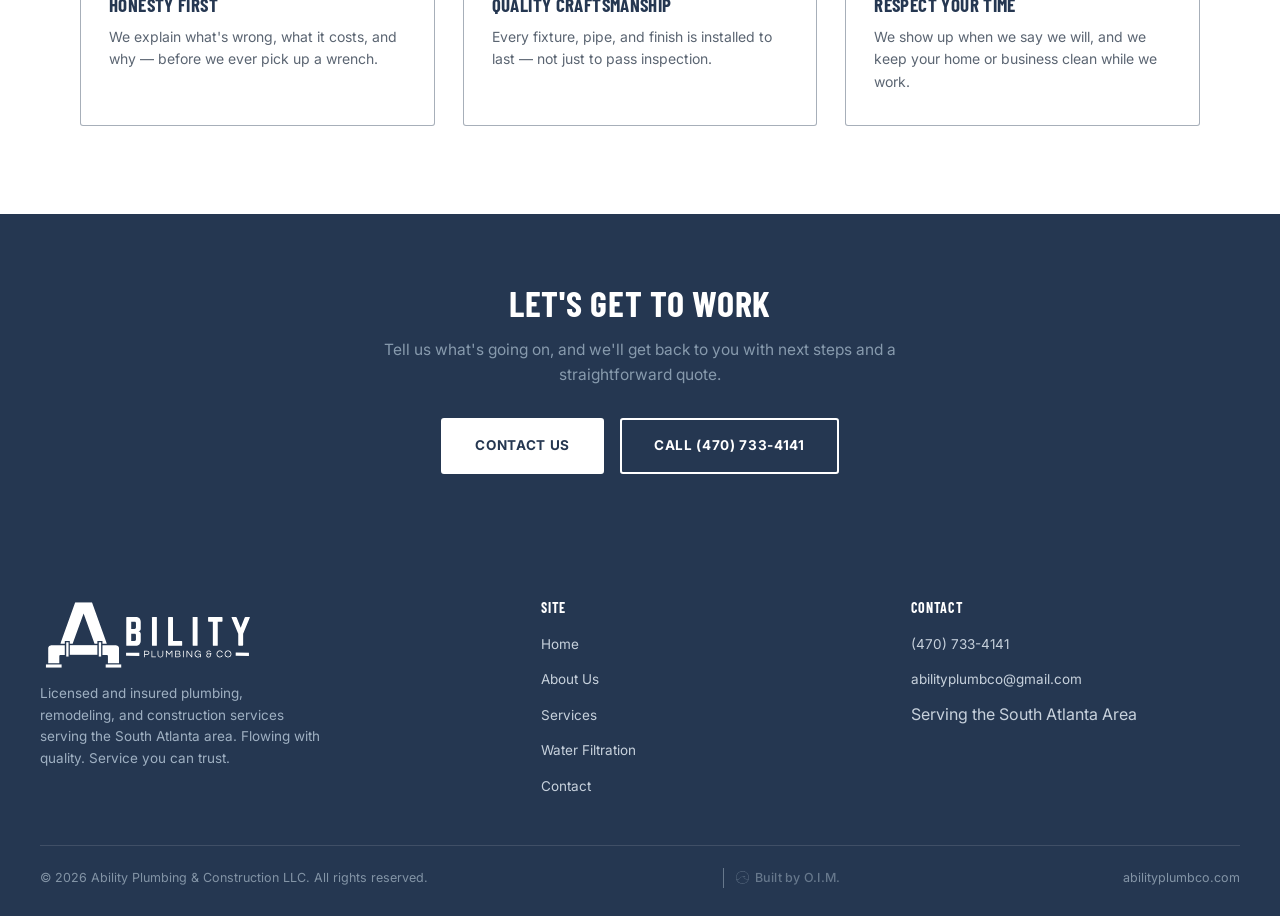
==== commit 26eb801f: "ya" ====
--- a/about/index.html
+++ b/about/index.html
@@ -68,34 +68,27 @@
   </div>
   <div class="reveal" style="max-width:900px;margin:0 auto;text-align:center;">
     <div style="width:100%;aspect-ratio:16/10;border:1px solid var(--blue-line-strong);border-radius:var(--radius);margin-bottom:24px;overflow:hidden;">
-      <img src="../assets/team-photo.jpg" alt="Joseph Soleto with plumbers Ethan Cole and Gavin Cole" style="width:100%;height:100%;object-fit:cover;object-position:center 35%;display:block;" loading="lazy">
+      <img src="../assets/team-photo.jpg" alt="Joseph Soleto with plumber Ethan Cole" style="width:100%;height:100%;object-fit:cover;object-position:center 35%;display:block;" loading="lazy">
     </div>
-    <h3 style="font-size:22px;margin-bottom:6px;">Joseph, Ethan &amp; Gavin</h3>
+    <h3 style="font-size:22px;margin-bottom:6px;">Joseph &amp; Ethan</h3>
     <div style="color:var(--steel);font-weight:700;font-size:12.5px;text-transform:uppercase;letter-spacing:0.05em;margin-bottom:12px;">One Crew. One Standard.</div>
-    <p style="color:var(--gray-text);font-size:14.5px;font-family:'Inter',sans-serif;max-width:620px;margin:0 auto;">Behind every job is a tight-knit crew that shows up on time, communicates clearly, and takes pride in the work. Joseph leads the team alongside plumbers Ethan and Gavin, bringing honest service and dependable craftsmanship to homes and businesses across the South Atlanta area.</p>
+    <p style="color:var(--gray-text);font-size:14.5px;font-family:'Inter',sans-serif;max-width:620px;margin:0 auto;">Behind every job is a tight-knit crew that shows up on time, communicates clearly, and takes pride in the work. Joseph leads the team alongside plumber Ethan, bringing honest service and dependable craftsmanship to homes and businesses across the South Atlanta area.</p>
   </div>
 </section>
 
 <section class="section section-alt">
   <div class="section-head reveal">
     <div class="eyebrow">The Team</div>
-    <h2>Meet Our Plumbers</h2>
+    <h2>Meet Our Plumber</h2>
     <p>Licensed, experienced, and ready to help with whatever your home or business needs.</p>
   </div>
-  <div class="value-grid team-grid reveal-stagger" style="max-width:760px;margin:0 auto;">
+  <div class="value-grid team-grid reveal-stagger" style="max-width:380px;margin:0 auto;grid-template-columns:1fr;">
     <div class="value-card" style="text-align:center;">
       <div style="width:120px;height:120px;border-radius:50%;border:1px solid var(--blue-line-strong);margin:0 auto 20px;overflow:hidden;"><img src="../assets/ethan-cole.jpg" alt="Ethan Cole" style="width:100%;height:100%;object-fit:cover;object-position:center 25%;display:block;" loading="lazy"></div>
       <h3 style="font-size:20px;margin-bottom:4px;">Ethan Cole</h3>
       <div style="color:var(--steel);font-weight:700;font-size:12.5px;text-transform:uppercase;letter-spacing:0.05em;margin-bottom:12px;">Plumbing Technician</div>
-      <p style="margin:0;">Handles everything from everyday repairs to full plumbing installs, bringing the same careful, code-compliant work to every job.</p>
+      <p style="margin:0;">Handles everything from everyday repairs to full plumbing installs and whole-home water filtration systems, bringing the same careful, code-compliant work to every job.</p>
       <p style="margin-top:14px;"><a href="tel:8177986408" style="color:var(--navy);font-weight:600;text-decoration:none;">(817) 798-6408</a></p>
-    </div>
-    <div class="value-card" style="text-align:center;">
-      <div style="width:120px;height:120px;border-radius:50%;border:1px solid var(--blue-line-strong);margin:0 auto 20px;overflow:hidden;"><img src="../assets/gavin-cole.jpg" alt="Gavin Cole" style="width:100%;height:100%;object-fit:cover;object-position:center 25%;display:block;" loading="lazy"></div>
-      <h3 style="font-size:20px;margin-bottom:4px;">Gavin Cole</h3>
-      <div style="color:var(--steel);font-weight:700;font-size:12.5px;text-transform:uppercase;letter-spacing:0.05em;margin-bottom:12px;">Water Filtration Specialist</div>
-      <p style="margin:0;">Focused on whole-home filtration and softening systems, making sure every household gets the right setup for their water.</p>
-      <p style="margin-top:14px;"><a href="tel:8179056552" style="color:var(--navy);font-weight:600;text-decoration:none;">(817) 905-6552</a></p>
     </div>
   </div>
 </section>
--- a/assets/style.css
+++ b/assets/style.css
@@ -766,3 +766,31 @@
   .thankyou-wrap{padding:70px 20px 90px;}
   .thankyou-wrap h1{font-size:30px;}
 }
+
+/* Service area map */
+.service-area-grid{display:grid;grid-template-columns:1.6fr 1fr;gap:32px;align-items:stretch;max-width:1100px;margin:0 auto;}
+.service-map{min-height:460px;border:1px solid var(--blue-line-strong);border-radius:var(--radius);overflow:hidden;background:#eef1f5;z-index:0;}
+.service-list{list-style:none;margin:0;padding:28px;background:#fff;border:1px solid var(--blue-line-strong);border-radius:var(--radius);display:grid;grid-template-columns:1fr;gap:12px;align-content:center;}
+.service-list li{display:flex;align-items:center;gap:12px;font-family:'Inter',sans-serif;font-size:15.5px;font-weight:500;color:var(--navy);}
+.service-list li svg{flex:none;box-sizing:content-box;width:14px;height:14px;padding:5px;border-radius:50%;background:var(--navy);color:#fff;}
+.check-pin{background:none;border:0;}
+.check-pin span{display:flex;align-items:center;justify-content:center;width:30px;height:30px;border-radius:50%;background:var(--navy);border:2px solid #fff;box-shadow:0 2px 8px rgba(37,55,81,.45);}
+.check-tip{font-family:'Inter',sans-serif;font-weight:600;color:var(--navy);border-radius:6px;border:1px solid var(--blue-line-strong);}
+@media (max-width:900px){
+  .service-area-grid{grid-template-columns:1fr;gap:20px;}
+  .service-map{min-height:360px;}
+  .service-list{grid-template-columns:1fr 1fr;padding:22px;}
+}
+@media (max-width:480px){
+  .service-map{min-height:320px;}
+  .service-list{grid-template-columns:1fr;}
+  .service-area{padding-left:20px;padding-right:20px;}
+}
+
+/* Map restyle: mute the street tiles to a soft navy-grey to match the brand */
+.service-map .leaflet-tile-pane{filter:grayscale(1) contrast(.88) brightness(1.06);}
+.service-map::after{content:"";position:absolute;inset:0;background:rgba(37,55,81,.14);mix-blend-mode:multiply;pointer-events:none;z-index:450;}
+.service-map .leaflet-control-zoom{border:0;box-shadow:0 2px 10px rgba(37,55,81,.25);border-radius:8px;overflow:hidden;}
+.service-map .leaflet-control-zoom a{color:var(--navy);}
+.service-map .leaflet-control-attribution{background:rgba(255,255,255,.85);font-size:10px;}
+.service-map{position:relative;}
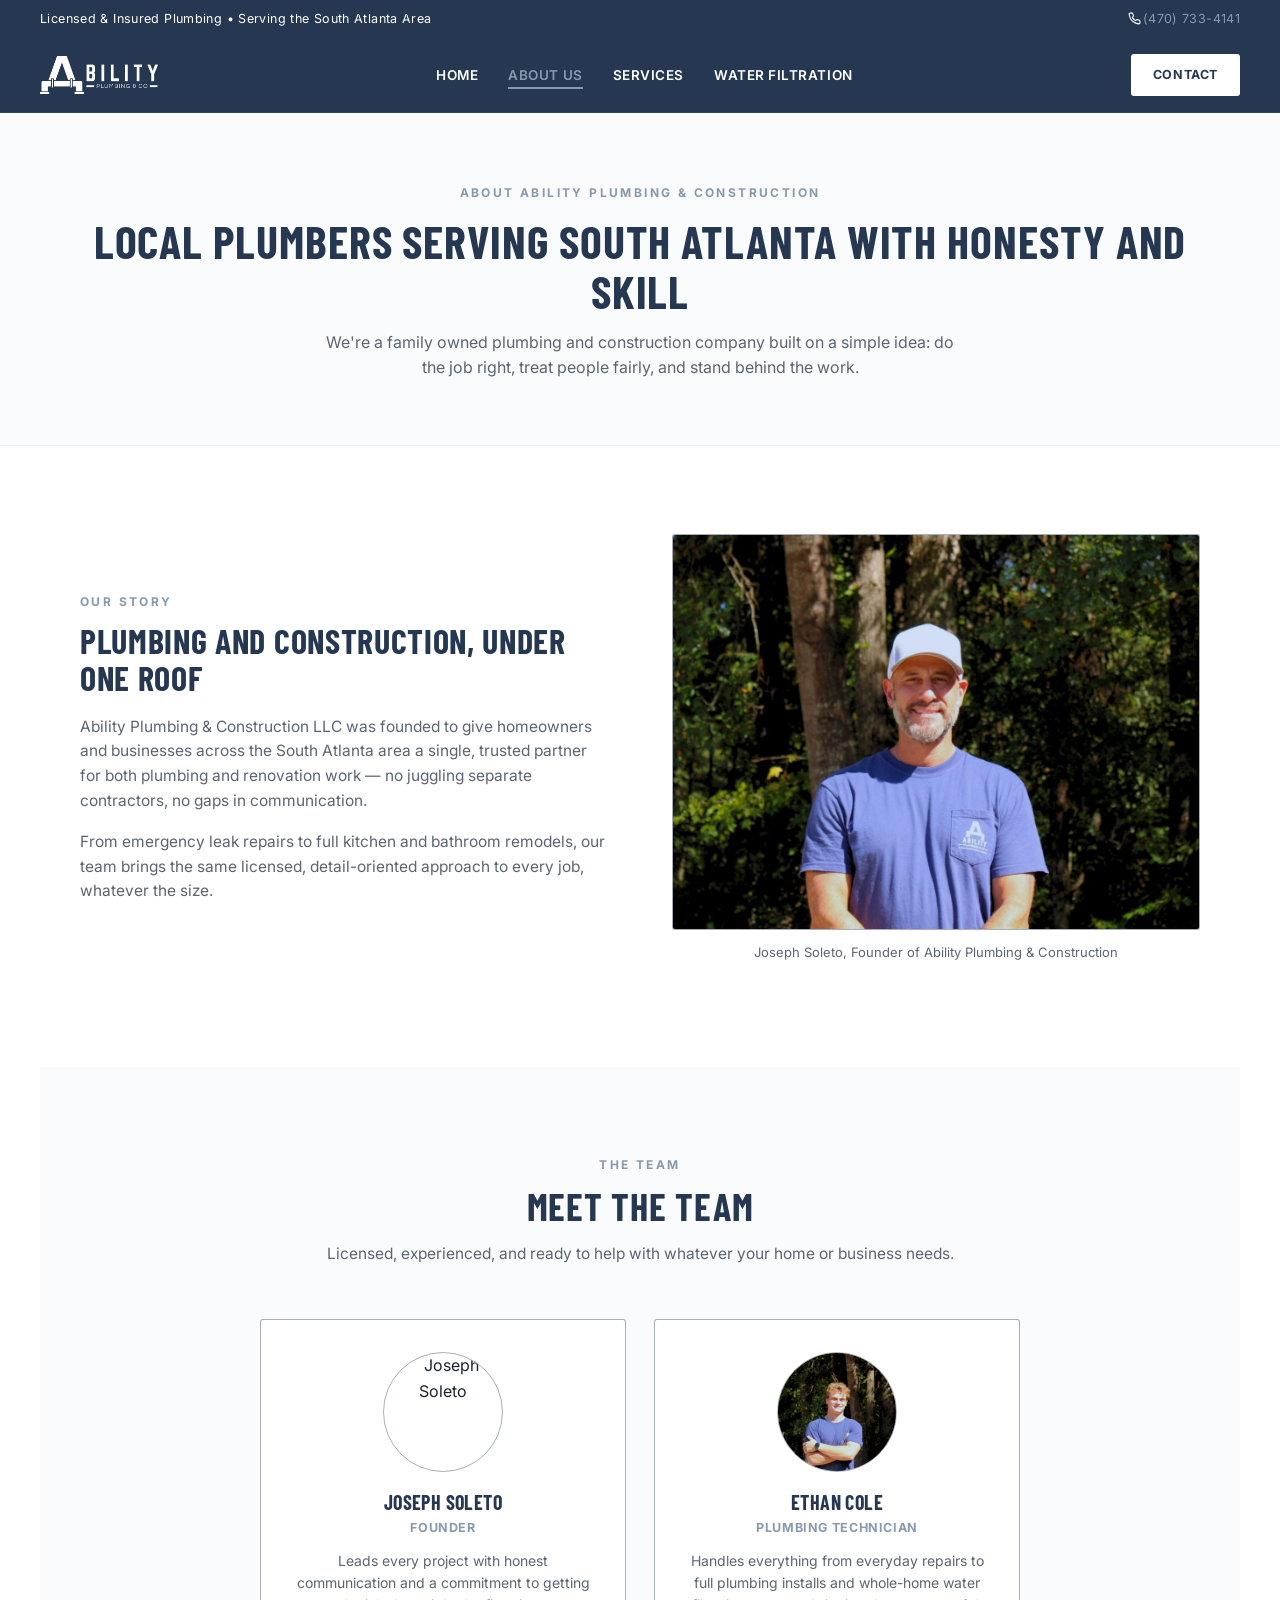
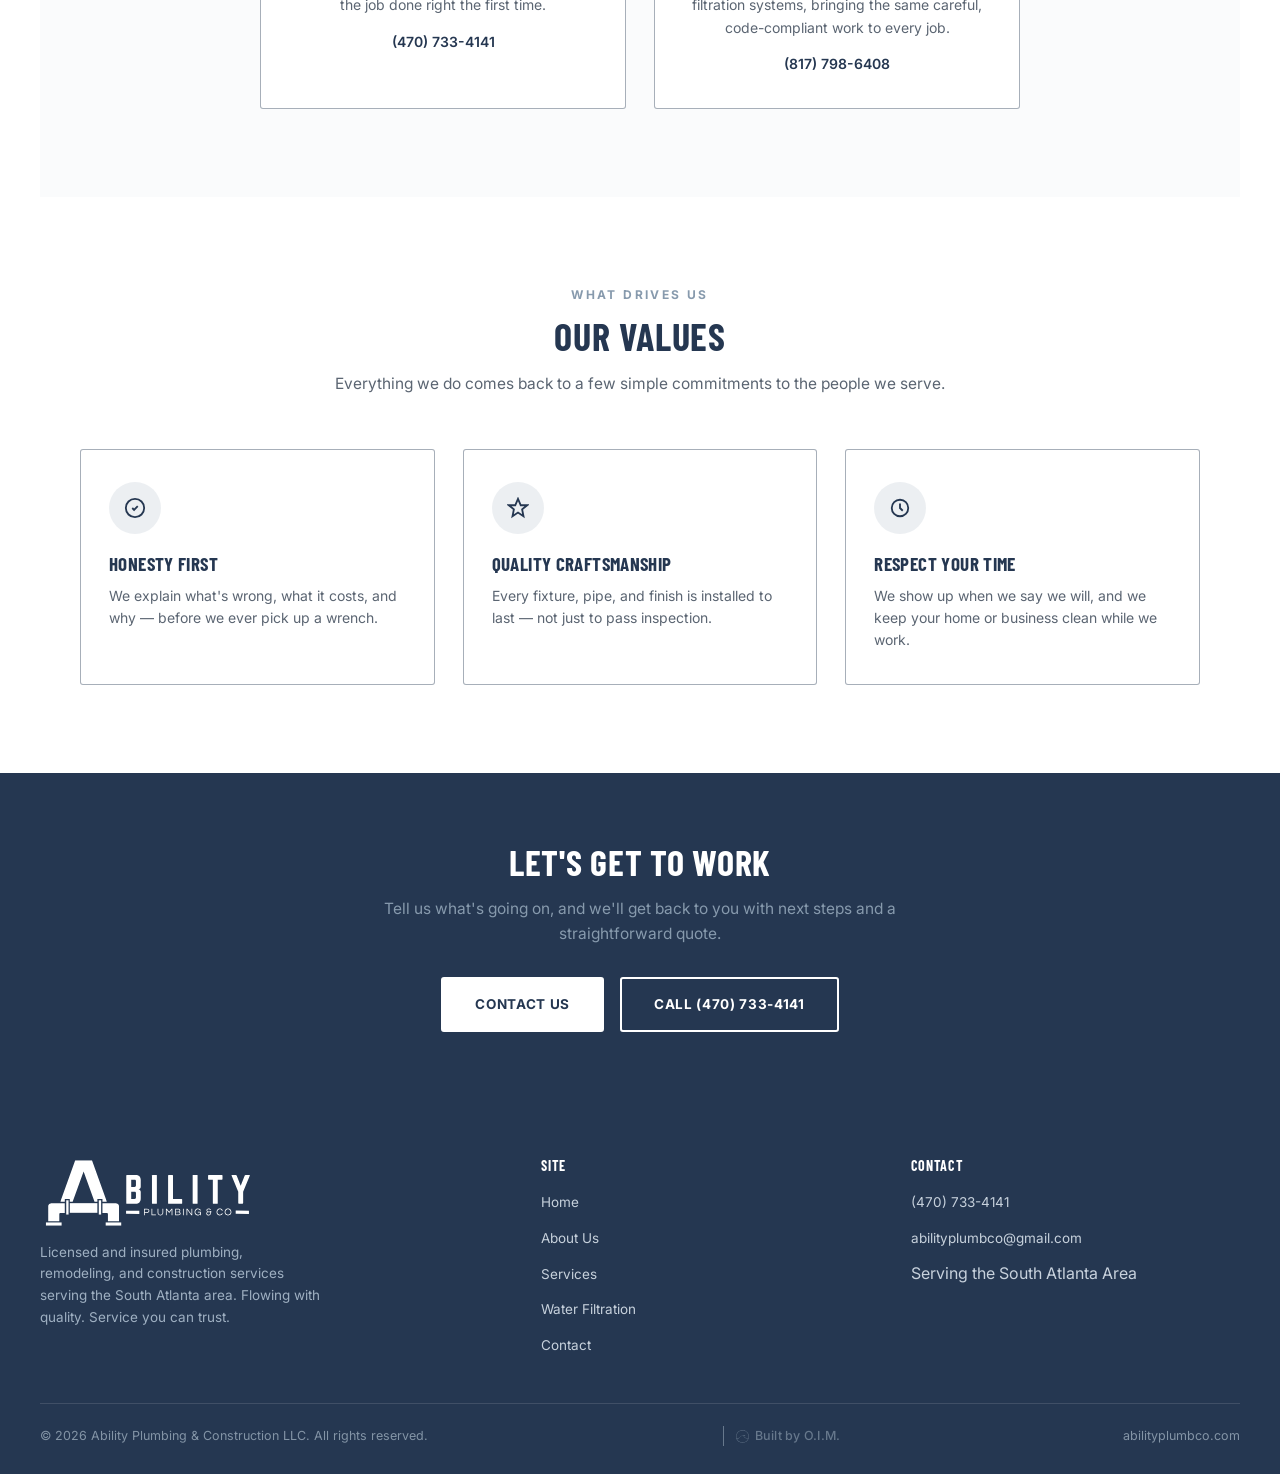
==== commit a51a5b6e: "ya" ====
--- a/about/index.html
+++ b/about/index.html
@@ -61,30 +61,22 @@
   </div>
 </section>
 
-<section class="section">
-  <div class="section-head reveal">
-    <div class="eyebrow">Locally Owned &amp; Operated</div>
-    <h2>Meet The Team</h2>
-  </div>
-  <div class="reveal" style="max-width:900px;margin:0 auto;text-align:center;">
-    <div style="width:100%;aspect-ratio:16/10;border:1px solid var(--blue-line-strong);border-radius:var(--radius);margin-bottom:24px;overflow:hidden;">
-      <img src="../assets/team-photo.jpg" alt="Joseph Soleto with plumber Ethan Cole" style="width:100%;height:100%;object-fit:cover;object-position:center 35%;display:block;" loading="lazy">
-    </div>
-    <h3 style="font-size:22px;margin-bottom:6px;">Joseph &amp; Ethan</h3>
-    <div style="color:var(--steel);font-weight:700;font-size:12.5px;text-transform:uppercase;letter-spacing:0.05em;margin-bottom:12px;">One Crew. One Standard.</div>
-    <p style="color:var(--gray-text);font-size:14.5px;font-family:'Inter',sans-serif;max-width:620px;margin:0 auto;">Behind every job is a tight-knit crew that shows up on time, communicates clearly, and takes pride in the work. Joseph leads the team alongside plumber Ethan, bringing honest service and dependable craftsmanship to homes and businesses across the South Atlanta area.</p>
-  </div>
-</section>
-
 <section class="section section-alt">
   <div class="section-head reveal">
     <div class="eyebrow">The Team</div>
-    <h2>Meet Our Plumber</h2>
+    <h2>Meet The Team</h2>
     <p>Licensed, experienced, and ready to help with whatever your home or business needs.</p>
   </div>
-  <div class="value-grid team-grid reveal-stagger" style="max-width:380px;margin:0 auto;grid-template-columns:1fr;">
+  <div class="value-grid team-grid reveal-stagger" style="max-width:760px;margin:0 auto;">
     <div class="value-card" style="text-align:center;">
-      <div style="width:120px;height:120px;border-radius:50%;border:1px solid var(--blue-line-strong);margin:0 auto 20px;overflow:hidden;"><img src="../assets/ethan-cole.jpg" alt="Ethan Cole" style="width:100%;height:100%;object-fit:cover;object-position:center 25%;display:block;" loading="lazy"></div>
+      <div style="width:120px;height:120px;border-radius:50%;border:1px solid var(--blue-line-strong);margin:0 auto 20px;overflow:hidden;"><img src="../assets/joseph-headshot.jpg" alt="Joseph Soleto" style="width:100%;height:100%;object-fit:cover;object-position:center;display:block;" loading="lazy"></div>
+      <h3 style="font-size:20px;margin-bottom:4px;">Joseph Soleto</h3>
+      <div style="color:var(--steel);font-weight:700;font-size:12.5px;text-transform:uppercase;letter-spacing:0.05em;margin-bottom:12px;">Founder</div>
+      <p style="margin:0;">Leads every project with honest communication and a commitment to getting the job done right the first time.</p>
+      <p style="margin-top:14px;"><a href="tel:4707334141" style="color:var(--navy);font-weight:600;text-decoration:none;">(470) 733-4141</a></p>
+    </div>
+    <div class="value-card" style="text-align:center;">
+      <div style="width:120px;height:120px;border-radius:50%;border:1px solid var(--blue-line-strong);margin:0 auto 20px;overflow:hidden;"><img src="../assets/ethan-cole.jpg" alt="Ethan Cole" style="width:100%;height:100%;object-fit:cover;object-position:center;display:block;" loading="lazy"></div>
       <h3 style="font-size:20px;margin-bottom:4px;">Ethan Cole</h3>
       <div style="color:var(--steel);font-weight:700;font-size:12.5px;text-transform:uppercase;letter-spacing:0.05em;margin-bottom:12px;">Plumbing Technician</div>
       <p style="margin:0;">Handles everything from everyday repairs to full plumbing installs and whole-home water filtration systems, bringing the same careful, code-compliant work to every job.</p>
